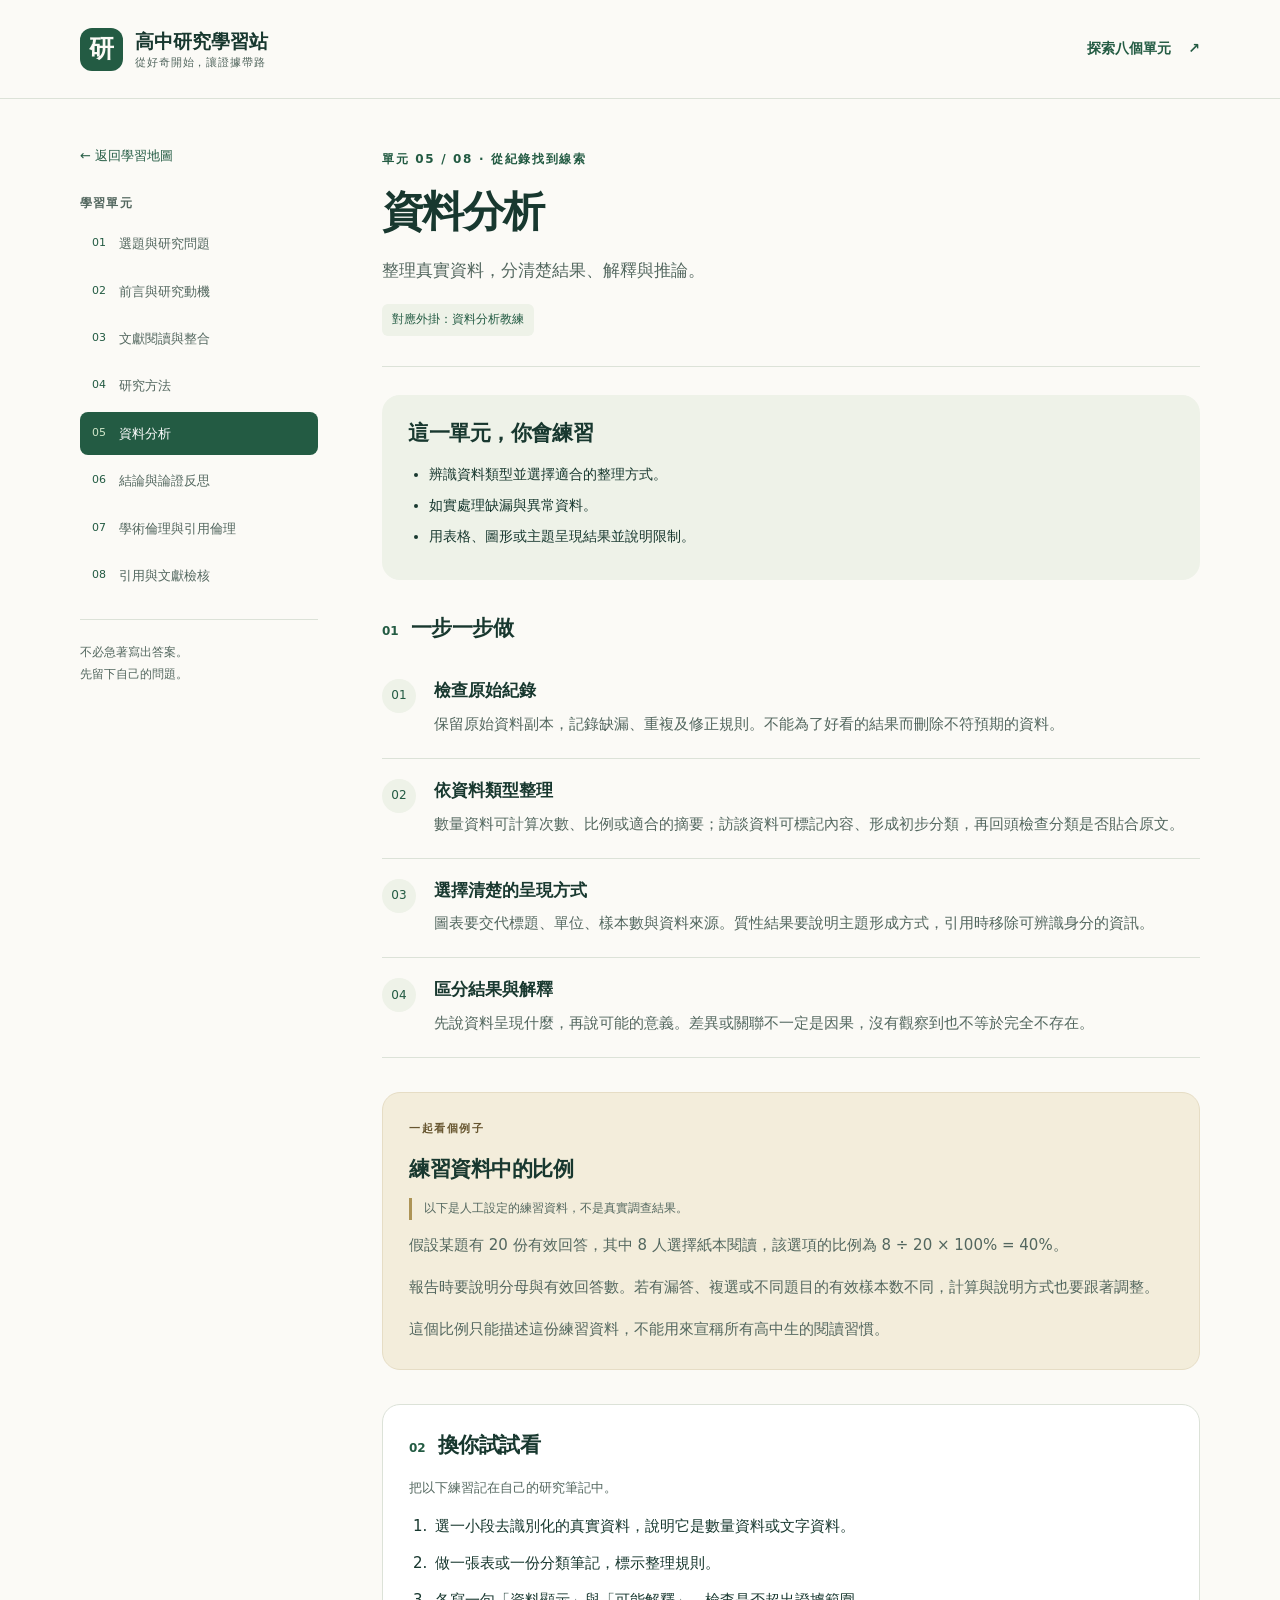
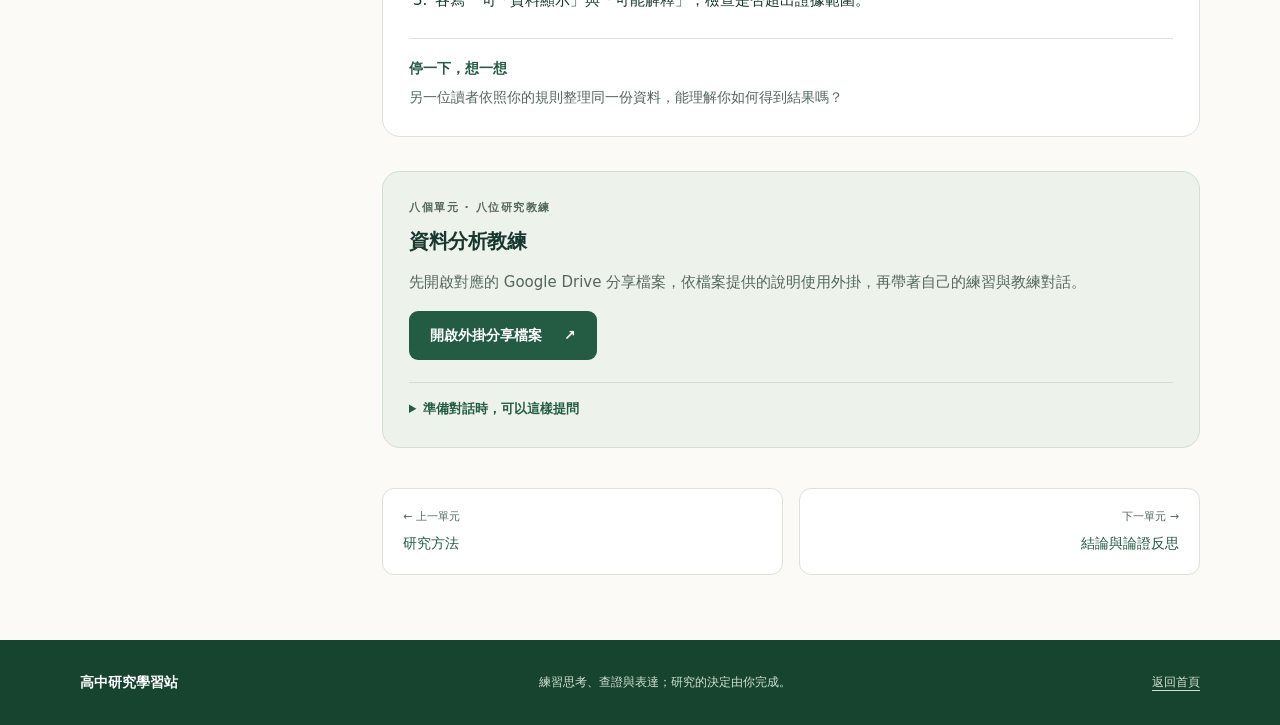
==== analysis.html @ 97df33ad "Build eight-unit research teaching website with shared plugin files" ====
<!doctype html>
<html lang="zh-Hant">
<head>
  <meta charset="utf-8">
  <meta name="viewport" content="width=device-width, initial-scale=1">
  <meta name="description" content="整理真實資料，分清楚結果、解釋與推論。">
  <meta name="color-scheme" content="light">
  <title>資料分析｜高中研究學習站</title>
  <link rel="stylesheet" href="assets/styles.css">
  <script src="assets/plugin-links.js" defer></script>
  <script src="assets/site.js" defer></script>
</head>
<body>
  <a class="skip-link" href="#main">跳到主要內容</a>
  <header class="site-header"><div class="container header-inner">
    <a class="brand" href="index.html"><span class="brand-mark" aria-hidden="true">研</span><span>高中研究學習站<small>從好奇開始，讓證據帶路</small></span></a>
    <a class="header-link" href="index.html#learning-units">探索八個單元 <span aria-hidden="true">↗</span></a>
  </div></header>
  <main id="main" class="container lesson-layout">
    <aside class="lesson-sidebar"><a class="back-link" href="index.html#learning-units">← 返回學習地圖</a><nav aria-label="八個學習單元"><h2>學習單元</h2><ol><li><a href="topic.html"><span>01</span>選題與研究問題</a></li>
<li><a href="introduction.html"><span>02</span>前言與研究動機</a></li>
<li><a href="literature.html"><span>03</span>文獻閱讀與整合</a></li>
<li><a href="methods.html"><span>04</span>研究方法</a></li>
<li><a href="analysis.html" aria-current="page"><span>05</span>資料分析</a></li>
<li><a href="conclusion.html"><span>06</span>結論與論證反思</a></li>
<li><a href="ethics.html"><span>07</span>學術倫理與引用倫理</a></li>
<li><a href="audit.html"><span>08</span>引用與文獻檢核</a></li></ol></nav><p class="sidebar-note">不必急著寫出答案。<br>先留下自己的問題。</p></aside>
    <article class="lesson-content">
      <header class="lesson-heading"><p class="eyebrow">單元 05 / 08 · 從紀錄找到線索</p><h1>資料分析</h1><p class="lesson-intro">整理真實資料，分清楚結果、解釋與推論。</p><span class="coach-label">對應外掛：資料分析教練</span></header>
      <section class="goals lesson-section" aria-labelledby="goals-heading"><h2 id="goals-heading">這一單元，你會練習</h2><ul><li>辨識資料類型並選擇適合的整理方式。</li><li>如實處理缺漏與異常資料。</li><li>用表格、圖形或主題呈現結果並說明限制。</li></ul></section>
      <section class="lesson-section" aria-labelledby="steps-heading"><div class="lesson-section-heading"><span>01</span><h2 id="steps-heading">一步一步做</h2></div><ol class="lesson-steps"><li><span class="step-number" aria-hidden="true">01</span><div><h3>檢查原始紀錄</h3><p>保留原始資料副本，記錄缺漏、重複及修正規則。不能為了好看的結果而刪除不符預期的資料。</p></div></li><li><span class="step-number" aria-hidden="true">02</span><div><h3>依資料類型整理</h3><p>數量資料可計算次數、比例或適合的摘要；訪談資料可標記內容、形成初步分類，再回頭檢查分類是否貼合原文。</p></div></li><li><span class="step-number" aria-hidden="true">03</span><div><h3>選擇清楚的呈現方式</h3><p>圖表要交代標題、單位、樣本數與資料來源。質性結果要說明主題形成方式，引用時移除可辨識身分的資訊。</p></div></li><li><span class="step-number" aria-hidden="true">04</span><div><h3>區分結果與解釋</h3><p>先說資料呈現什麼，再說可能的意義。差異或關聯不一定是因果，沒有觀察到也不等於完全不存在。</p></div></li></ol></section>
      <section class="example-box lesson-section" aria-labelledby="example-heading"><p class="eyebrow">一起看個例子</p><h2 id="example-heading">練習資料中的比例</h2><p class="example-label">以下是人工設定的練習資料，不是真實調查結果。</p><p>假設某題有 20 份有效回答，其中 8 人選擇紙本閱讀，該選項的比例為 8 ÷ 20 × 100% = 40%。</p><p>報告時要說明分母與有效回答數。若有漏答、複選或不同題目的有效樣本数不同，計算與說明方式也要跟著調整。</p><p>這個比例只能描述這份練習資料，不能用來宣稱所有高中生的閱讀習慣。</p></section>
      <section class="exercise-box lesson-section" aria-labelledby="exercise-heading"><div class="lesson-section-heading"><span>02</span><h2 id="exercise-heading">換你試試看</h2></div><p>把以下練習記在自己的研究筆記中。</p><ol><li>選一小段去識別化的真實資料，說明它是數量資料或文字資料。</li><li>做一張表或一份分類筆記，標示整理規則。</li><li>各寫一句「資料顯示」與「可能解釋」，檢查是否超出證據範圍。</li></ol><div class="reflection"><h3>停一下，想一想</h3><p>另一位讀者依照你的規則整理同一份資料，能理解你如何得到結果嗎？</p></div></section>
      <section class="plugin-panel lesson-section" data-plugin="analysis" aria-labelledby="plugin-heading"><p class="eyebrow">八個單元 · 八位研究教練</p><h2 id="plugin-heading">資料分析教練</h2><p>先開啟對應的 Google Drive 分享檔案，依檔案提供的說明使用外掛，再帶著自己的練習與教練對話。</p><a class="button primary" data-plugin-link hidden target="_blank" rel="noopener noreferrer">開啟外掛分享檔案 <span aria-hidden="true">↗</span></a><p class="plugin-status" data-plugin-status>外掛分享網址尚未加入，目前可先完成本頁練習。</p><details><summary>準備對話時，可以這樣提問</summary><blockquote>我會提供已去識別化的資料、研究問題與整理規則。請引導我選擇適合的分析方式，檢查計算或分類，區分結果與推論，不補造缺漏資料。</blockquote></details></section>
      <nav class="lesson-pagination" aria-label="上一單元與下一單元"><a href="methods.html"><small>← 上一單元</small><span>研究方法</span></a><a class="next-unit" href="conclusion.html"><small>下一單元 →</small><span>結論與論證反思</span></a></nav>
    </article>
  </main>
<footer class="site-footer"><div class="container footer-inner"><p>高中研究學習站</p><p>練習思考、查證與表達；研究的決定由你完成。</p><a href="index.html">返回首頁</a></div></footer>
</body>
</html>
---- assets/styles.css ----
:root {
  --ink: #18382f;
  --muted: #53675f;
  --paper: #fbfaf6;
  --green: #235b43;
  --green-dark: #17442f;
  --line: #dce2d8;
  --soft: #eef2e8;
  --gold: #eedba6;
  --radius: 18px;
}
* { box-sizing: border-box; }
html { scroll-behavior: smooth; scroll-padding-top: 24px; }
body { margin: 0; background: var(--paper); color: var(--ink); font-family: "Noto Sans TC", "PingFang TC", "Microsoft JhengHei", system-ui, sans-serif; line-height: 1.8; }
a { color: var(--green); text-underline-offset: 4px; }
button, input, textarea { font: inherit; }
[hidden] { display: none !important; }
a:focus-visible, summary:focus-visible { outline: 3px solid #a46f13; outline-offset: 5px; }
h1, h2, h3, p { margin-top: 0; }
h1, h2, h3 { line-height: 1.4; }
.container { width: min(1120px, calc(100% - 64px)); margin-inline: auto; }
.skip-link { position: absolute; z-index: 10; top: -80px; left: 12px; padding: 10px 16px; background: white; }
.skip-link:focus { top: 10px; }
.site-header { border-bottom: 1px solid var(--line); }
.header-inner { min-height: 98px; display: flex; align-items: center; justify-content: space-between; gap: 24px; }
.brand { display: flex; align-items: center; gap: 12px; color: var(--ink); font-size: 19px; font-weight: 750; text-decoration: none; line-height: 1.5; }
.brand-mark { display: grid; place-items: center; width: 43px; height: 43px; background: var(--green); color: var(--paper); font-family: serif; font-size: 25px; border-radius: 12px; }
.brand small { display: block; font-size: 11px; letter-spacing: .08em; font-weight: 500; color: var(--muted); }
.header-link { font-size: 14px; font-weight: 650; text-decoration: none; }
.header-link span { margin-left: 12px; }
.hero { padding-block: 76px 86px; display: grid; grid-template-columns: 1.2fr 1fr; gap: 72px; align-items: center; }
.eyebrow { color: var(--green); font-size: 12px; font-weight: 750; letter-spacing: .14em; margin-bottom: 16px; }
.hero h1 { font-size: clamp(38px, 4.8vw, 60px); line-height: 1.3; letter-spacing: -.04em; margin-bottom: 24px; }
.hero h1 span { position: relative; white-space: nowrap; }
.hero h1 span::after { content: ""; position: absolute; bottom: 3px; left: 0; right: 0; height: 12px; background: var(--gold); z-index: -1; border-radius: 3px; }
.hero-description { max-width: 500px; color: var(--muted); font-size: 16px; margin-bottom: 28px; }
.button { display: inline-flex; align-items: center; justify-content: center; gap: 22px; padding: 12px 21px; border-radius: 9px; font-size: 14px; font-weight: 650; text-decoration: none; }
.primary { background: var(--green); color: white; }
.primary:hover { background: var(--green-dark); }
.hero-caption { margin-top: 17px; margin-bottom: 0; font-size: 12px; color: var(--muted); }
.research-note { position: relative; background: #f2eddd; border: 1px solid #e1dbc8; border-radius: 8px 8px 36px 8px; padding: 27px 32px; box-shadow: 12px 12px 0 #e8ede3; transform: rotate(1deg); }
.note-top { display: flex; align-items: center; justify-content: space-between; padding-bottom: 18px; margin-bottom: 22px; border-bottom: 1px solid #d9d3bf; font-size: 12px; letter-spacing: .1em; color: var(--muted); }
.note-top > span:last-child { font-size: 26px; line-height: 1; color: var(--green); }
.note-question { font-size: 23px; font-weight: 700; letter-spacing: -.025em; line-height: 1.6; margin-bottom: 25px; }
.note-path { list-style: none; padding: 0; margin: 0; }
.note-path li { display: flex; align-items: center; gap: 24px; padding: 13px 0; border-top: 1px solid #d9d3bf; }
.note-path li > span { font-size: 12px; color: var(--muted); font-variant-numeric: tabular-nums; }
.note-path strong { font-size: 15px; }
.note-path small { display: block; color: var(--muted); font-size: 12px; }
.note-footer { color: var(--muted); font-size: 11px; margin: 18px 0 0; }
.units-section { background: var(--soft); border-block: 1px solid var(--line); padding-block: 58px 64px; }
.section-heading { display: flex; align-items: flex-end; justify-content: space-between; gap: 24px; margin-bottom: 30px; }
.section-heading h2, .learning-guide h2 { font-size: 29px; letter-spacing: -.025em; margin-bottom: 0; }
.section-heading .eyebrow { margin-bottom: 9px; }
.section-heading > p { font-size: 14px; color: var(--muted); margin-bottom: 0; }
.unit-grid { list-style: none; padding: 0; margin: 0; display: grid; grid-template-columns: repeat(4, minmax(0, 1fr)); gap: 17px; }
.unit-grid > li { min-width: 0; }
.unit-card { display: flex; flex-direction: column; height: 100%; padding: 22px 20px 17px; border: 1px solid #d8dfd1; border-radius: var(--radius); background: var(--paper); color: var(--ink); text-decoration: none; transition: transform .18s, border-color .18s, box-shadow .18s; }
.unit-card:hover { transform: translateY(-4px); border-color: #88a17d; box-shadow: 0 7px 15px #233e2310; }
.card-top { display: flex; align-items: center; justify-content: space-between; gap: 8px; margin-bottom: 27px; }
.unit-number { color: var(--green); font-size: 27px; line-height: 1; font-weight: 500; font-variant-numeric: tabular-nums; }
.unit-tag { color: var(--muted); font-size: 10px; text-align: right; }
.unit-card h3 { font-size: 19px; letter-spacing: -.025em; margin-bottom: 11px; }
.unit-card > p { color: var(--muted); font-size: 13px; margin-bottom: 25px; }
.card-bottom { display: flex; justify-content: space-between; align-items: center; gap: 10px; margin-top: auto; padding-top: 15px; border-top: 1px solid var(--line); }
.card-bottom > span:first-child { font-size: 12px; color: var(--muted); }
.card-arrow { width: 25px; height: 25px; flex-shrink: 0; display: grid; place-items: center; background: var(--soft); border-radius: 50%; font-size: 16px; }
.learning-guide { display: grid; grid-template-columns: 1fr 1fr; gap: 90px; padding-block: 68px 45px; }
.learning-guide h2 { margin-bottom: 16px; }
.learning-guide > div > p:last-child { color: var(--muted); font-size: 14px; }
.guide-steps { list-style: none; margin: 0; padding: 0; }
.guide-steps li { display: flex; align-items: flex-start; gap: 18px; margin-bottom: 18px; }
.guide-steps li > span { display: grid; place-items: center; flex-shrink: 0; width: 32px; height: 32px; background: var(--soft); border-radius: 50%; font-size: 13px; }
.guide-steps h3 { font-size: 15px; margin-bottom: 4px; }
.guide-steps p { color: var(--muted); font-size: 13px; margin-bottom: 0; }
.plugin-note { display: flex; align-items: flex-start; gap: 20px; padding: 20px 24px; background: #f4efdf; border: 1px solid #e5dcc4; border-radius: 12px; margin-bottom: 65px; font-size: 13px; }
.plugin-note strong { flex-shrink: 0; }
.plugin-note p { color: var(--muted); margin-bottom: 0; }
.site-footer { background: var(--green-dark); color: #d3e1d2; }
.footer-inner { display: flex; align-items: center; justify-content: space-between; gap: 24px; padding-block: 30px; font-size: 12px; }
.footer-inner p { margin: 0; }
.footer-inner p:first-child { color: white; font-weight: 650; font-size: 14px; }
.footer-inner a { color: #d3e1d2; }
.lesson-layout { display: grid; grid-template-columns: 238px minmax(0, 1fr); gap: 64px; padding-block: 42px 65px; }
.lesson-sidebar { align-self: start; position: sticky; top: 24px; }
.back-link { display: inline-block; font-size: 13px; text-decoration: none; margin-bottom: 28px; }
.lesson-sidebar h2 { font-size: 12px; color: var(--muted); letter-spacing: .1em; margin-bottom: 10px; }
.lesson-sidebar ol { list-style: none; padding: 0; margin: 0; }
.lesson-sidebar li { margin-bottom: 4px; }
.lesson-sidebar nav a { display: flex; gap: 13px; padding: 10px 12px; border-radius: 8px; text-decoration: none; color: var(--muted); font-size: 13px; }
.lesson-sidebar nav a span { color: var(--green); font-size: 11px; padding-top: 1px; font-variant-numeric: tabular-nums; }
.lesson-sidebar nav a:hover { background: var(--soft); }
.lesson-sidebar nav a[aria-current="page"] { background: var(--green); color: white; }
.lesson-sidebar nav a[aria-current="page"] span { color: #d0e6c9; }
.sidebar-note { padding-top: 22px; margin-top: 22px; border-top: 1px solid var(--line); font-size: 12px; color: var(--muted); }
.lesson-heading { padding-top: 8px; padding-bottom: 30px; margin-bottom: 28px; border-bottom: 1px solid var(--line); }
.lesson-heading .eyebrow { margin-bottom: 12px; }
.lesson-heading h1 { font-size: clamp(28px, 3.4vw, 42px); letter-spacing: -.04em; margin-bottom: 14px; }
.lesson-intro { color: var(--muted); font-size: 17px; margin-bottom: 18px; }
.coach-label { display: inline-block; padding: 5px 10px; color: var(--green); background: var(--soft); font-size: 12px; border-radius: 6px; }
.lesson-section { margin-bottom: 34px; }
.lesson-section h2 { font-size: 21px; letter-spacing: -.02em; margin-bottom: 14px; }
.lesson-section p { color: var(--muted); font-size: 15px; }
.goals { background: var(--soft); padding: 24px 26px; border-radius: var(--radius); }
.goals ul { margin: 0; padding-left: 21px; font-size: 14px; }
.goals li { margin-block: 6px; }
.lesson-section-heading { display: flex; align-items: baseline; gap: 12px; margin-bottom: 16px; }
.lesson-section-heading > span { font-size: 12px; font-weight: 650; color: var(--green); }
.lesson-section-heading h2 { margin: 0; }
.lesson-steps { list-style: none; padding: 0; margin: 0; }
.lesson-steps li { display: flex; gap: 18px; padding-block: 20px; border-bottom: 1px solid var(--line); }
.step-number { display: grid; place-items: center; flex-shrink: 0; width: 34px; height: 34px; color: var(--green); background: var(--soft); border-radius: 50%; font-size: 12px; font-variant-numeric: tabular-nums; }
.lesson-steps h3 { font-size: 17px; margin-bottom: 8px; }
.lesson-steps p { margin-bottom: 0; }
.example-box { padding: 26px; background: #f3eddb; border: 1px solid #e6ddc5; border-radius: var(--radius); }
.example-box .eyebrow { color: #675630; font-size: 11px; }
.example-box p:last-child { margin-bottom: 0; }
.example-label { font-size: 12px !important; border-left: 3px solid #ad9456; padding-left: 12px; }
.exercise-box { padding: 26px; border: 1px solid var(--line); border-radius: var(--radius); background: white; }
.exercise-box > p { font-size: 13px; }
.exercise-box ol { padding-left: 23px; margin-block: 0 24px; font-size: 15px; }
.exercise-box li { padding-left: 3px; margin-bottom: 10px; }
.reflection { border-top: 1px solid var(--line); padding-top: 20px; }
.reflection h3 { font-size: 14px; color: var(--green); margin-bottom: 7px; }
.reflection p { margin-bottom: 0; font-size: 14px; }
.plugin-panel { background: #edf2eb; border: 1px solid #d1dfcc; padding: 26px; border-radius: var(--radius); }
.plugin-panel .eyebrow { font-size: 11px; margin-bottom: 9px; }
.plugin-panel h2 { font-size: 20px; }
.plugin-status { padding: 10px 14px; background: var(--paper); border: 1px dashed #a8baa1; border-radius: 7px; font-size: 13px !important; }
.plugin-panel details { margin-top: 22px; border-top: 1px solid #d1dfcc; padding-top: 14px; }
.plugin-panel summary { cursor: pointer; font-size: 13px; color: var(--green); font-weight: 650; }
.plugin-panel blockquote { margin: 16px 0 0; padding: 12px 16px; border-left: 3px solid #9bb18e; color: var(--muted); font-size: 14px; overflow-wrap: anywhere; }
.plugin-panel .resource-link { margin: 18px 0 0; font-size: 12px; }
.table-scroll { overflow-x: auto; margin-bottom: 20px; }
table { width: 100%; border-collapse: collapse; font-size: 13px; text-align: left; }
caption { text-align: left; font-size: 12px; color: var(--muted); padding-bottom: 12px; }
th, td { padding: 12px 10px; border-bottom: 1px solid #dcd4bf; vertical-align: top; }
th { font-weight: 650; }
td { color: var(--muted); }
.lesson-pagination { display: grid; grid-template-columns: 1fr 1fr; gap: 16px; margin-top: 40px; }
.lesson-pagination a { display: block; padding: 18px 20px; border: 1px solid var(--line); border-radius: 12px; text-decoration: none; background: white; }
.lesson-pagination a:hover { border-color: #88a17d; }
.lesson-pagination small { display: block; color: var(--muted); font-size: 11px; }
.lesson-pagination span { display: block; font-size: 14px; margin-top: 4px; }
.next-unit { text-align: right; }
@media (max-width: 1000px) {
  .hero { gap: 45px; }
  .research-note { padding: 24px; }
  .unit-grid { grid-template-columns: repeat(2, minmax(0, 1fr)); }
  .unit-card h3 { font-size: 21px; }
  .card-top { margin-bottom: 23px; }
  .unit-tag { font-size: 12px; }
  .lesson-layout { grid-template-columns: 210px minmax(0, 1fr); gap: 32px; }
}
@media (max-width: 720px) {
  .container { width: calc(100% - 36px); }
  .header-inner { min-height: 83px; gap: 16px; }
  .brand { font-size: 16px; gap: 9px; }
  .brand-mark { width: 37px; height: 37px; font-size: 23px; }
  .brand small { font-size: 9px; letter-spacing: .01em; }
  .header-link { font-size: 11px; }
  .header-link span { margin-left: 3px; }
  .hero { grid-template-columns: 1fr; gap: 40px; padding-block: 45px 50px; }
  .hero h1 { font-size: clamp(35px, 8vw, 48px); }
  .hero-description { font-size: 15px; }
  .hero-caption { font-size: 11px; }
  .research-note { transform: none; margin-right: 9px; padding: 24px; }
  .note-question { font-size: 22px; }
  .section-heading { flex-direction: column; align-items: flex-start; gap: 16px; }
  .section-heading h2, .learning-guide h2 { font-size: 25px; }
  .section-heading > p br { display: none; }
  .units-section { padding-block: 38px; }
  .unit-grid { gap: 12px; }
  .unit-card { padding: 18px 15px 15px; border-radius: 14px; }
  .card-top { flex-direction: column; align-items: flex-start; gap: 9px; margin-bottom: 19px; }
  .unit-tag { font-size: 10px; text-align: left; }
  .unit-card h3 { font-size: 17px; }
  .unit-card > p { font-size: 12px; }
  .card-bottom { align-items: flex-end; }
  .card-bottom > span:first-child { font-size: 12px; }
  .learning-guide { grid-template-columns: 1fr; gap: 22px; padding-block: 42px 20px; }
  .plugin-note { flex-direction: column; gap: 4px; padding: 16px 18px; margin-bottom: 38px; }
  .footer-inner { flex-direction: column; align-items: flex-start; gap: 10px; padding-block: 24px; }
  .lesson-layout { display: flex; flex-direction: column; gap: 25px; padding-block: 25px 40px; }
  .lesson-sidebar { position: static; width: 100%; }
  .lesson-sidebar .back-link { margin-bottom: 18px; }
  .lesson-sidebar ol { display: grid; grid-template-columns: repeat(2, minmax(0, 1fr)); gap: 4px; }
  .lesson-sidebar li { margin-bottom: 0; }
  .lesson-sidebar nav a { height: 100%; align-items: baseline; gap: 7px; font-size: 11px; padding: 8px 9px; background: var(--soft); }
  .sidebar-note { display: none; }
  .lesson-heading { padding-top: 4px; }
  .lesson-heading h1 { font-size: 30px; }
  .lesson-intro { font-size: 15px; }
  .lesson-section { margin-bottom: 26px; }
  .goals, .example-box, .exercise-box, .plugin-panel { padding: 20px; border-radius: 14px; }
  .lesson-section h2 { font-size: 19px; }
  .lesson-steps li { gap: 12px; }
  .lesson-steps h3 { font-size: 16px; }
  .lesson-section p, .exercise-box ol { font-size: 14px; }
  .lesson-pagination { gap: 10px; }
  .lesson-pagination a { padding: 14px 12px; }
  .lesson-pagination span { font-size: 12px; }
}
@media (max-width: 370px) {
  .header-link { max-width: 80px; text-align: right; }
  .hero h1 { font-size: 33px; }
  .unit-grid { grid-template-columns: 1fr; }
  .card-top { flex-direction: row; align-items: center; }
  .unit-card h3 { font-size: 20px; }
}
@media (prefers-reduced-motion: reduce) {
  html { scroll-behavior: auto; }
  .unit-card { transition: none; }
}
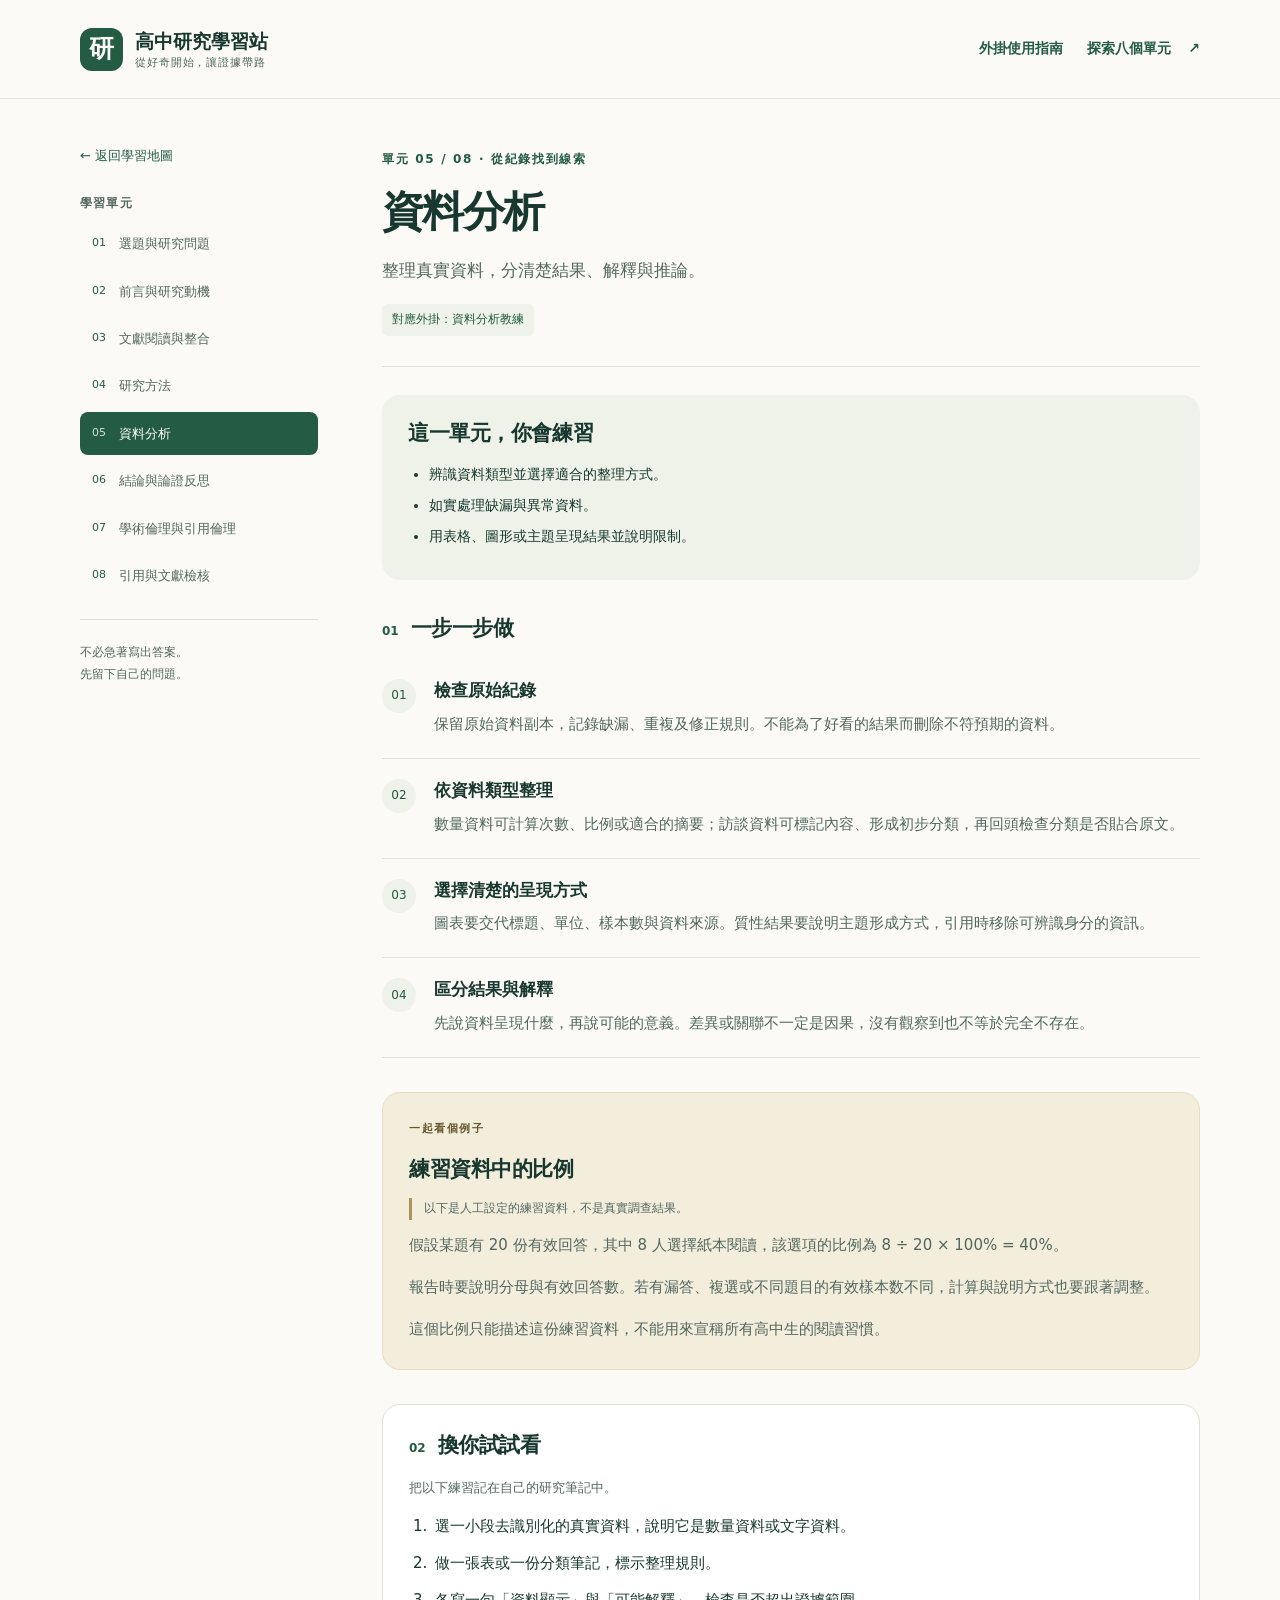
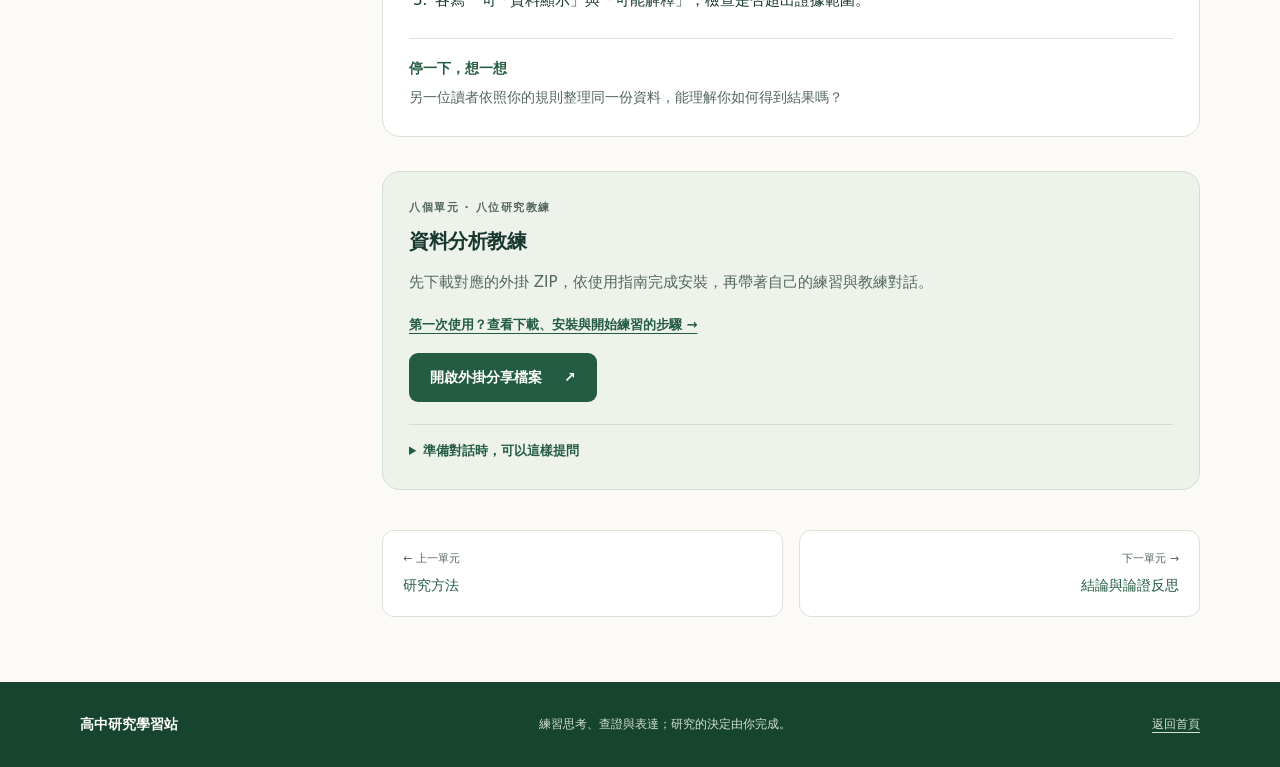
==== commit d9f7b5d1: "Add student guide for downloading and installing research plugins" ====
--- a/analysis.html
+++ b/analysis.html
@@ -14,7 +14,7 @@
   <a class="skip-link" href="#main">跳到主要內容</a>
   <header class="site-header"><div class="container header-inner">
     <a class="brand" href="index.html"><span class="brand-mark" aria-hidden="true">研</span><span>高中研究學習站<small>從好奇開始，讓證據帶路</small></span></a>
-    <a class="header-link" href="index.html#learning-units">探索八個單元 <span aria-hidden="true">↗</span></a>
+    <nav class="header-actions" aria-label="主要導覽"><a class="header-link" href="guide.html">外掛使用指南</a><a class="header-link" href="index.html#learning-units">探索八個單元 <span aria-hidden="true">↗</span></a></nav>
   </div></header>
   <main id="main" class="container lesson-layout">
     <aside class="lesson-sidebar"><a class="back-link" href="index.html#learning-units">← 返回學習地圖</a><nav aria-label="八個學習單元"><h2>學習單元</h2><ol><li><a href="topic.html"><span>01</span>選題與研究問題</a></li>
@@ -31,7 +31,7 @@
       <section class="lesson-section" aria-labelledby="steps-heading"><div class="lesson-section-heading"><span>01</span><h2 id="steps-heading">一步一步做</h2></div><ol class="lesson-steps"><li><span class="step-number" aria-hidden="true">01</span><div><h3>檢查原始紀錄</h3><p>保留原始資料副本，記錄缺漏、重複及修正規則。不能為了好看的結果而刪除不符預期的資料。</p></div></li><li><span class="step-number" aria-hidden="true">02</span><div><h3>依資料類型整理</h3><p>數量資料可計算次數、比例或適合的摘要；訪談資料可標記內容、形成初步分類，再回頭檢查分類是否貼合原文。</p></div></li><li><span class="step-number" aria-hidden="true">03</span><div><h3>選擇清楚的呈現方式</h3><p>圖表要交代標題、單位、樣本數與資料來源。質性結果要說明主題形成方式，引用時移除可辨識身分的資訊。</p></div></li><li><span class="step-number" aria-hidden="true">04</span><div><h3>區分結果與解釋</h3><p>先說資料呈現什麼，再說可能的意義。差異或關聯不一定是因果，沒有觀察到也不等於完全不存在。</p></div></li></ol></section>
       <section class="example-box lesson-section" aria-labelledby="example-heading"><p class="eyebrow">一起看個例子</p><h2 id="example-heading">練習資料中的比例</h2><p class="example-label">以下是人工設定的練習資料，不是真實調查結果。</p><p>假設某題有 20 份有效回答，其中 8 人選擇紙本閱讀，該選項的比例為 8 ÷ 20 × 100% = 40%。</p><p>報告時要說明分母與有效回答數。若有漏答、複選或不同題目的有效樣本数不同，計算與說明方式也要跟著調整。</p><p>這個比例只能描述這份練習資料，不能用來宣稱所有高中生的閱讀習慣。</p></section>
       <section class="exercise-box lesson-section" aria-labelledby="exercise-heading"><div class="lesson-section-heading"><span>02</span><h2 id="exercise-heading">換你試試看</h2></div><p>把以下練習記在自己的研究筆記中。</p><ol><li>選一小段去識別化的真實資料，說明它是數量資料或文字資料。</li><li>做一張表或一份分類筆記，標示整理規則。</li><li>各寫一句「資料顯示」與「可能解釋」，檢查是否超出證據範圍。</li></ol><div class="reflection"><h3>停一下，想一想</h3><p>另一位讀者依照你的規則整理同一份資料，能理解你如何得到結果嗎？</p></div></section>
-      <section class="plugin-panel lesson-section" data-plugin="analysis" aria-labelledby="plugin-heading"><p class="eyebrow">八個單元 · 八位研究教練</p><h2 id="plugin-heading">資料分析教練</h2><p>先開啟對應的 Google Drive 分享檔案，依檔案提供的說明使用外掛，再帶著自己的練習與教練對話。</p><a class="button primary" data-plugin-link hidden target="_blank" rel="noopener noreferrer">開啟外掛分享檔案 <span aria-hidden="true">↗</span></a><p class="plugin-status" data-plugin-status>外掛分享網址尚未加入，目前可先完成本頁練習。</p><details><summary>準備對話時，可以這樣提問</summary><blockquote>我會提供已去識別化的資料、研究問題與整理規則。請引導我選擇適合的分析方式，檢查計算或分類，區分結果與推論，不補造缺漏資料。</blockquote></details></section>
+      <section class="plugin-panel lesson-section" data-plugin="analysis" aria-labelledby="plugin-heading"><p class="eyebrow">八個單元 · 八位研究教練</p><h2 id="plugin-heading">資料分析教練</h2><p>先下載對應的外掛 ZIP，依使用指南完成安裝，再帶著自己的練習與教練對話。</p><p class="plugin-guide"><a href="guide.html#download">第一次使用？查看下載、安裝與開始練習的步驟 →</a></p><a class="button primary" data-plugin-link hidden target="_blank" rel="noopener noreferrer">開啟外掛分享檔案 <span aria-hidden="true">↗</span></a><p class="plugin-status" data-plugin-status>外掛分享網址尚未加入，目前可先完成本頁練習。</p><details><summary>準備對話時，可以這樣提問</summary><blockquote>我會提供已去識別化的資料、研究問題與整理規則。請引導我選擇適合的分析方式，檢查計算或分類，區分結果與推論，不補造缺漏資料。</blockquote></details></section>
       <nav class="lesson-pagination" aria-label="上一單元與下一單元"><a href="methods.html"><small>← 上一單元</small><span>研究方法</span></a><a class="next-unit" href="conclusion.html"><small>下一單元 →</small><span>結論與論證反思</span></a></nav>
     </article>
   </main>
--- a/assets/styles.css
+++ b/assets/styles.css
@@ -28,6 +28,35 @@
 .brand small { display: block; font-size: 11px; letter-spacing: .08em; font-weight: 500; color: var(--muted); }
 .header-link { font-size: 14px; font-weight: 650; text-decoration: none; }
 .header-link span { margin-left: 12px; }
+.header-actions { display: flex; align-items: center; gap: 24px; }
+.header-actions [aria-current="page"] { text-decoration: underline; }
+.hero-actions { display: flex; flex-wrap: wrap; gap: 12px; }
+.secondary { background: transparent; color: var(--green); border: 1px solid #a4b99c; }
+.secondary:hover { background: var(--soft); }
+.student-guide { max-width: 820px; padding-block: 35px 65px; }
+.guide-toc { display: flex; flex-wrap: wrap; gap: 10px; margin-bottom: 30px; }
+.guide-toc a { padding: 8px 13px; background: var(--soft); border-radius: 8px; font-size: 13px; text-decoration: none; }
+.guide-toc a:hover { background: #dfe8d8; }
+.install-requirement h3 { font-size: 16px; margin-bottom: 10px; }
+.install-requirement p:last-child { margin-bottom: 0; }
+.package-details { margin-top: 14px; font-size: 13px; }
+.package-details summary { color: var(--green); cursor: pointer; }
+.package-details p { margin-top: 12px; font-size: 13px; }
+.package-details pre { max-width: 100%; overflow-x: auto; border: 1px solid var(--line); padding: 16px; background: white; border-radius: 8px; line-height: 1.5; }
+.student-guide blockquote { margin: 15px 0; border-left: 3px solid #ad9456; padding-left: 16px; font-size: 15px; }
+.guide-faq { border-bottom: 1px solid var(--line); padding-block: 15px; }
+.guide-faq summary { cursor: pointer; font-size: 15px; font-weight: 650; }
+.guide-faq p { margin-top: 14px; margin-bottom: 0; }
+.plugin-guide a { font-size: 13px; font-weight: 650; }
+.installation-route { margin-block: 26px; padding: 24px; border: 1px solid var(--line); border-radius: var(--radius); background: white; }
+.installation-route > h3 { font-size: 21px; margin-bottom: 10px; }
+.installation-route .eyebrow { margin-bottom: 9px; }
+.installation-route h4 { margin: 0 0 8px; font-size: 16px; line-height: 1.5; }
+.copy-link-button { display: block; margin-top: 10px; padding: 7px 10px; border: 1px solid #a4b99c; background: var(--soft); color: var(--green); border-radius: 7px; cursor: pointer; font: inherit; font-size: 12px; }
+.copy-link-button:hover { background: #dfe8d8; }
+button:focus-visible, input:focus-visible { outline: 3px solid #a46f13; outline-offset: 3px; }
+.copy-feedback { display: block; margin-top: 6px; font-size: 12px; color: var(--muted); }
+[data-plugin-url] { margin-top: 8px; width: 100%; min-width: 130px; border: 1px solid var(--line); padding: 7px; font-size: 12px; background: var(--paper); }
 .hero { padding-block: 76px 86px; display: grid; grid-template-columns: 1.2fr 1fr; gap: 72px; align-items: center; }
 .eyebrow { color: var(--green); font-size: 12px; font-weight: 750; letter-spacing: .14em; margin-bottom: 16px; }
 .hero h1 { font-size: clamp(38px, 4.8vw, 60px); line-height: 1.3; letter-spacing: -.04em; margin-bottom: 24px; }
@@ -160,6 +189,12 @@
   .brand small { font-size: 9px; letter-spacing: .01em; }
   .header-link { font-size: 11px; }
   .header-link span { margin-left: 3px; }
+  .header-actions { flex-direction: column; align-items: flex-end; gap: 3px; flex-shrink: 0; }
+  .header-actions .header-link { max-width: none; }
+  .student-guide { padding-block: 25px 40px; }
+  .installation-route { padding: 17px; }
+  .guide-toc { display: grid; grid-template-columns: 1fr 1fr; gap: 7px; }
+  .guide-toc a { font-size: 12px; padding: 9px; }
   .hero { grid-template-columns: 1fr; gap: 40px; padding-block: 45px 50px; }
   .hero h1 { font-size: clamp(35px, 8vw, 48px); }
   .hero-description { font-size: 15px; }
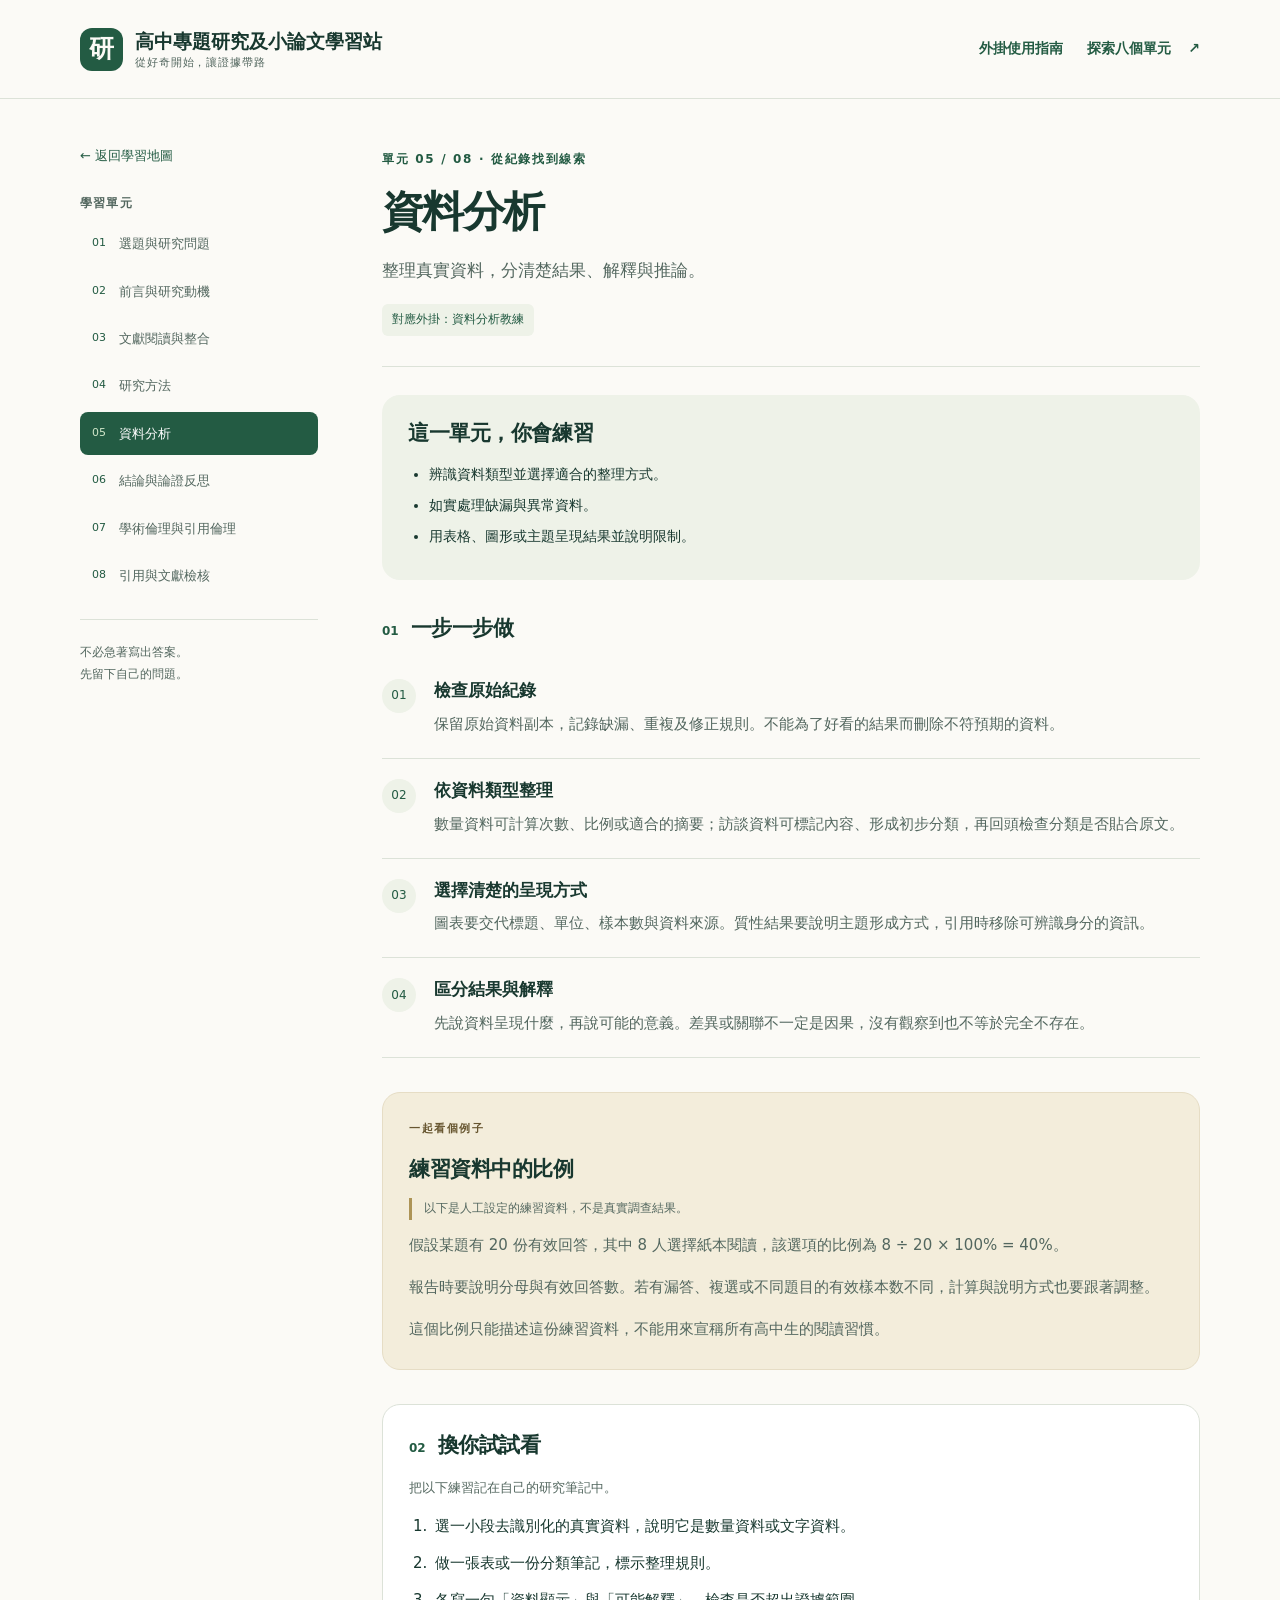
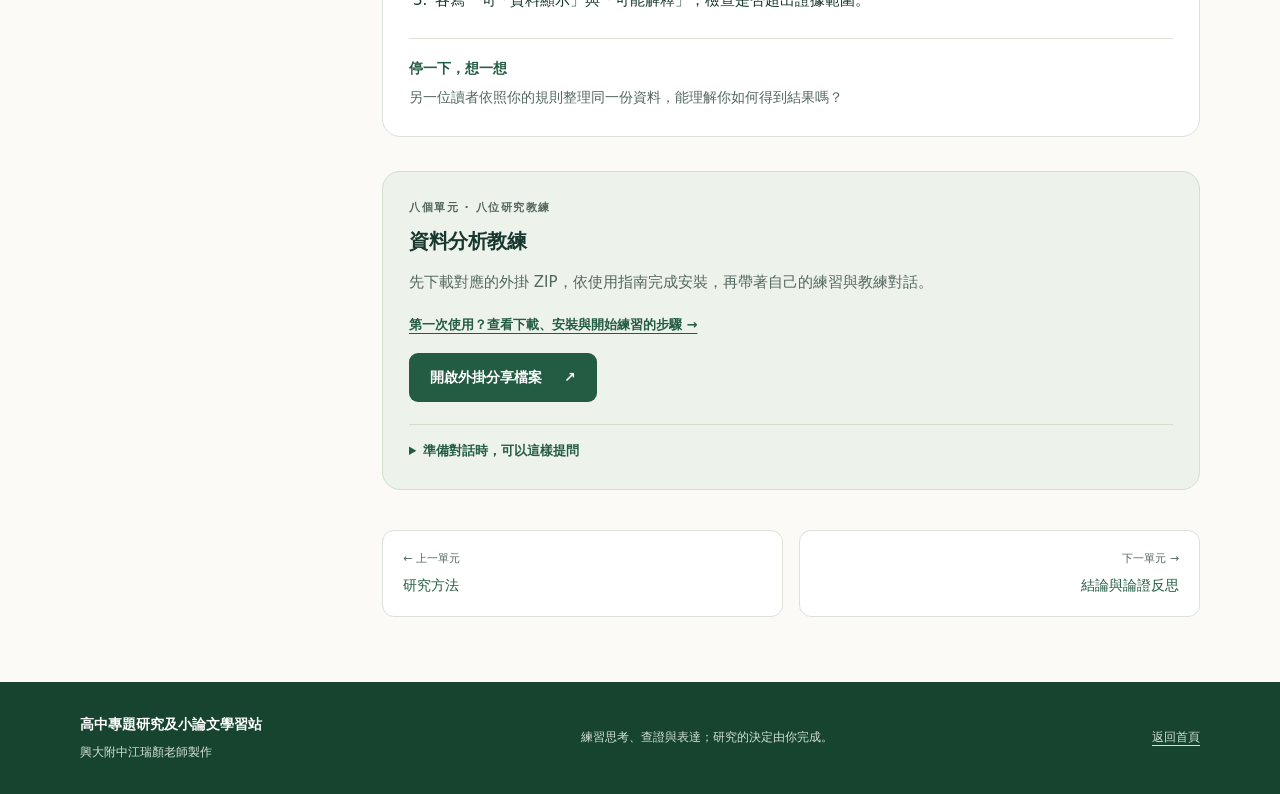
==== commit b9bcd95a: "Rename learning site and add teacher attribution" ====
--- a/analysis.html
+++ b/analysis.html
@@ -5,7 +5,7 @@
   <meta name="viewport" content="width=device-width, initial-scale=1">
   <meta name="description" content="整理真實資料，分清楚結果、解釋與推論。">
   <meta name="color-scheme" content="light">
-  <title>資料分析｜高中研究學習站</title>
+  <title>資料分析｜高中專題研究及小論文學習站</title>
   <link rel="stylesheet" href="assets/styles.css">
   <script src="assets/plugin-links.js" defer></script>
   <script src="assets/site.js" defer></script>
@@ -13,7 +13,7 @@
 <body>
   <a class="skip-link" href="#main">跳到主要內容</a>
   <header class="site-header"><div class="container header-inner">
-    <a class="brand" href="index.html"><span class="brand-mark" aria-hidden="true">研</span><span>高中研究學習站<small>從好奇開始，讓證據帶路</small></span></a>
+    <a class="brand" href="index.html"><span class="brand-mark" aria-hidden="true">研</span><span>高中專題研究及小論文學習站<small>從好奇開始，讓證據帶路</small></span></a>
     <nav class="header-actions" aria-label="主要導覽"><a class="header-link" href="guide.html">外掛使用指南</a><a class="header-link" href="index.html#learning-units">探索八個單元 <span aria-hidden="true">↗</span></a></nav>
   </div></header>
   <main id="main" class="container lesson-layout">
@@ -35,6 +35,6 @@
       <nav class="lesson-pagination" aria-label="上一單元與下一單元"><a href="methods.html"><small>← 上一單元</small><span>研究方法</span></a><a class="next-unit" href="conclusion.html"><small>下一單元 →</small><span>結論與論證反思</span></a></nav>
     </article>
   </main>
-<footer class="site-footer"><div class="container footer-inner"><p>高中研究學習站</p><p>練習思考、查證與表達；研究的決定由你完成。</p><a href="index.html">返回首頁</a></div></footer>
+<footer class="site-footer"><div class="container footer-inner"><div class="footer-brand"><p>高中專題研究及小論文學習站</p><small class="creator-credit">興大附中江瑞顏老師製作</small></div><p>練習思考、查證與表達；研究的決定由你完成。</p><a href="index.html">返回首頁</a></div></footer>
 </body>
 </html>
--- a/assets/styles.css
+++ b/assets/styles.css
@@ -24,7 +24,7 @@
 .site-header { border-bottom: 1px solid var(--line); }
 .header-inner { min-height: 98px; display: flex; align-items: center; justify-content: space-between; gap: 24px; }
 .brand { display: flex; align-items: center; gap: 12px; color: var(--ink); font-size: 19px; font-weight: 750; text-decoration: none; line-height: 1.5; }
-.brand-mark { display: grid; place-items: center; width: 43px; height: 43px; background: var(--green); color: var(--paper); font-family: serif; font-size: 25px; border-radius: 12px; }
+.brand-mark { display: grid; place-items: center; flex-shrink: 0; width: 43px; height: 43px; background: var(--green); color: var(--paper); font-family: serif; font-size: 25px; border-radius: 12px; }
 .brand small { display: block; font-size: 11px; letter-spacing: .08em; font-weight: 500; color: var(--muted); }
 .header-link { font-size: 14px; font-weight: 650; text-decoration: none; }
 .header-link span { margin-left: 12px; }
@@ -110,6 +110,7 @@
 .footer-inner p { margin: 0; }
 .footer-inner p:first-child { color: white; font-weight: 650; font-size: 14px; }
 .footer-inner a { color: #d3e1d2; }
+.creator-credit { display: block; margin-top: 5px; font-size: 12px; font-weight: 400; color: #d3e1d2; }
 .lesson-layout { display: grid; grid-template-columns: 238px minmax(0, 1fr); gap: 64px; padding-block: 42px 65px; }
 .lesson-sidebar { align-self: start; position: sticky; top: 24px; }
 .back-link { display: inline-block; font-size: 13px; text-decoration: none; margin-bottom: 28px; }
@@ -183,13 +184,13 @@
 }
 @media (max-width: 720px) {
   .container { width: calc(100% - 36px); }
-  .header-inner { min-height: 83px; gap: 16px; }
-  .brand { font-size: 16px; gap: 9px; }
+  .header-inner { min-height: 83px; gap: 12px; padding-block: 16px; flex-wrap: wrap; }
+  .brand { font-size: 16px; gap: 9px; flex-basis: 100%; }
   .brand-mark { width: 37px; height: 37px; font-size: 23px; }
   .brand small { font-size: 9px; letter-spacing: .01em; }
   .header-link { font-size: 11px; }
   .header-link span { margin-left: 3px; }
-  .header-actions { flex-direction: column; align-items: flex-end; gap: 3px; flex-shrink: 0; }
+  .header-actions { flex-direction: row; align-items: center; gap: 22px; flex-shrink: 0; width: 100%; justify-content: flex-end; }
   .header-actions .header-link { max-width: none; }
   .student-guide { padding-block: 25px 40px; }
   .installation-route { padding: 17px; }
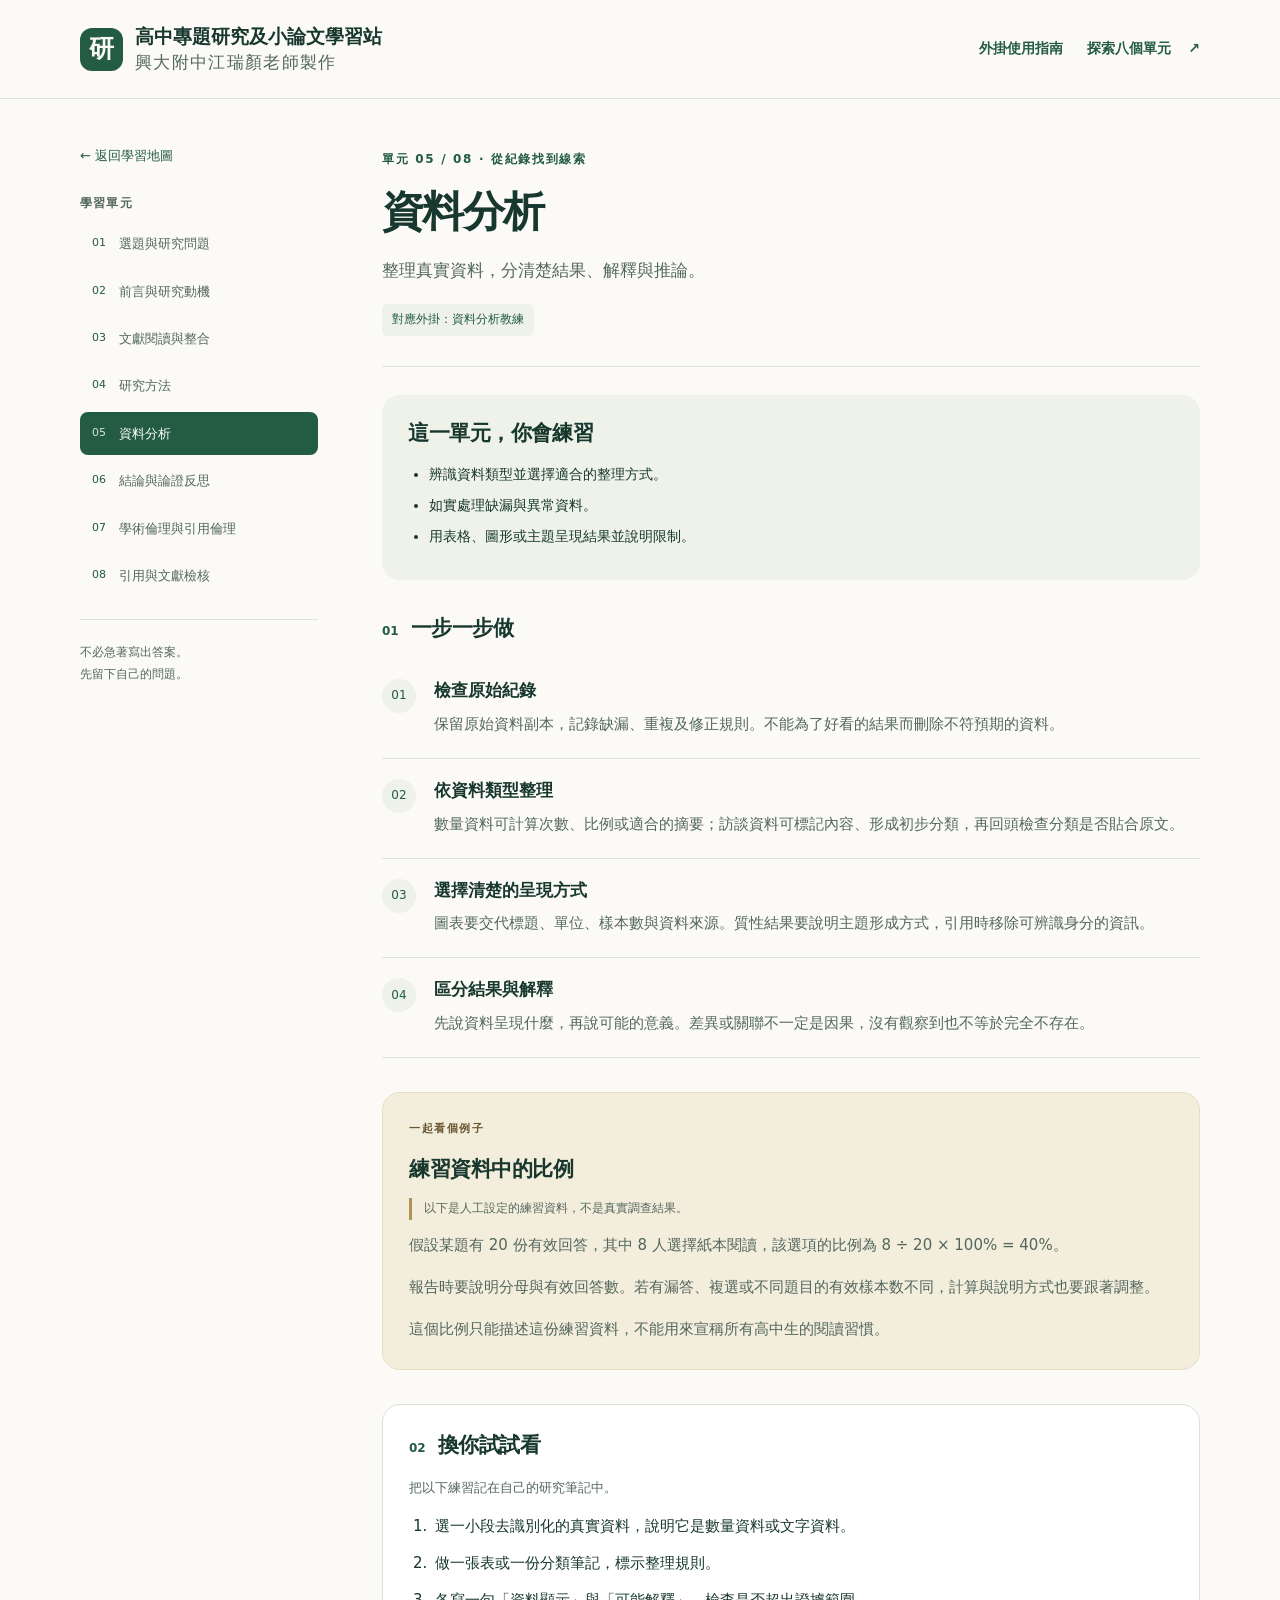
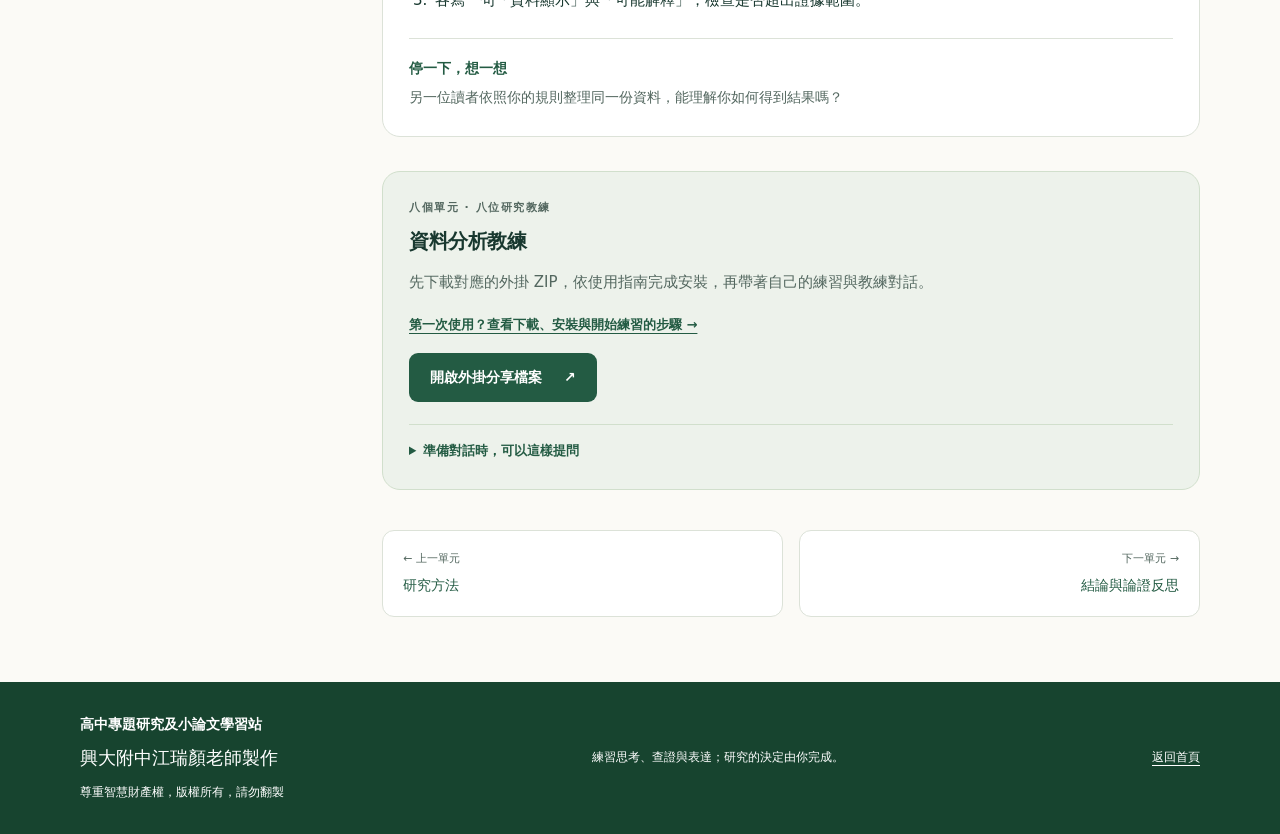
==== commit 30ebf316: "Update teacher credits and footer copyright notice" ====
--- a/analysis.html
+++ b/analysis.html
@@ -13,7 +13,7 @@
 <body>
   <a class="skip-link" href="#main">跳到主要內容</a>
   <header class="site-header"><div class="container header-inner">
-    <a class="brand" href="index.html"><span class="brand-mark" aria-hidden="true">研</span><span>高中專題研究及小論文學習站<small>從好奇開始，讓證據帶路</small></span></a>
+    <a class="brand" href="index.html"><span class="brand-mark" aria-hidden="true">研</span><span>高中專題研究及小論文學習站<small>興大附中江瑞顏老師製作</small></span></a>
     <nav class="header-actions" aria-label="主要導覽"><a class="header-link" href="guide.html">外掛使用指南</a><a class="header-link" href="index.html#learning-units">探索八個單元 <span aria-hidden="true">↗</span></a></nav>
   </div></header>
   <main id="main" class="container lesson-layout">
@@ -35,6 +35,6 @@
       <nav class="lesson-pagination" aria-label="上一單元與下一單元"><a href="methods.html"><small>← 上一單元</small><span>研究方法</span></a><a class="next-unit" href="conclusion.html"><small>下一單元 →</small><span>結論與論證反思</span></a></nav>
     </article>
   </main>
-<footer class="site-footer"><div class="container footer-inner"><div class="footer-brand"><p>高中專題研究及小論文學習站</p><small class="creator-credit">興大附中江瑞顏老師製作</small></div><p>練習思考、查證與表達；研究的決定由你完成。</p><a href="index.html">返回首頁</a></div></footer>
+<footer class="site-footer"><div class="container footer-inner"><div class="footer-brand"><p>高中專題研究及小論文學習站</p><small class="creator-credit">興大附中江瑞顏老師製作</small><small class="copyright-notice">尊重智慧財產權，版權所有，請勿翻製</small></div><p>練習思考、查證與表達；研究的決定由你完成。</p><a href="index.html">返回首頁</a></div></footer>
 </body>
 </html>
--- a/assets/styles.css
+++ b/assets/styles.css
@@ -25,7 +25,7 @@
 .header-inner { min-height: 98px; display: flex; align-items: center; justify-content: space-between; gap: 24px; }
 .brand { display: flex; align-items: center; gap: 12px; color: var(--ink); font-size: 19px; font-weight: 750; text-decoration: none; line-height: 1.5; }
 .brand-mark { display: grid; place-items: center; flex-shrink: 0; width: 43px; height: 43px; background: var(--green); color: var(--paper); font-family: serif; font-size: 25px; border-radius: 12px; }
-.brand small { display: block; font-size: 11px; letter-spacing: .08em; font-weight: 500; color: var(--muted); }
+.brand small { display: block; font-size: 16.5px; letter-spacing: .08em; font-weight: 500; color: var(--muted); }
 .header-link { font-size: 14px; font-weight: 650; text-decoration: none; }
 .header-link span { margin-left: 12px; }
 .header-actions { display: flex; align-items: center; gap: 24px; }
@@ -105,12 +105,13 @@
 .plugin-note { display: flex; align-items: flex-start; gap: 20px; padding: 20px 24px; background: #f4efdf; border: 1px solid #e5dcc4; border-radius: 12px; margin-bottom: 65px; font-size: 13px; }
 .plugin-note strong { flex-shrink: 0; }
 .plugin-note p { color: var(--muted); margin-bottom: 0; }
-.site-footer { background: var(--green-dark); color: #d3e1d2; }
+.site-footer { background: var(--green-dark); color: white; }
 .footer-inner { display: flex; align-items: center; justify-content: space-between; gap: 24px; padding-block: 30px; font-size: 12px; }
 .footer-inner p { margin: 0; }
 .footer-inner p:first-child { color: white; font-weight: 650; font-size: 14px; }
-.footer-inner a { color: #d3e1d2; }
-.creator-credit { display: block; margin-top: 5px; font-size: 12px; font-weight: 400; color: #d3e1d2; }
+.footer-inner a { color: inherit; }
+.creator-credit { display: block; margin-top: 5px; font-size: 18px; font-weight: 400; color: inherit; }
+.copyright-notice { display: block; margin-top: 8px; font-size: 12px; color: inherit; }
 .lesson-layout { display: grid; grid-template-columns: 238px minmax(0, 1fr); gap: 64px; padding-block: 42px 65px; }
 .lesson-sidebar { align-self: start; position: sticky; top: 24px; }
 .back-link { display: inline-block; font-size: 13px; text-decoration: none; margin-bottom: 28px; }
@@ -187,7 +188,7 @@
   .header-inner { min-height: 83px; gap: 12px; padding-block: 16px; flex-wrap: wrap; }
   .brand { font-size: 16px; gap: 9px; flex-basis: 100%; }
   .brand-mark { width: 37px; height: 37px; font-size: 23px; }
-  .brand small { font-size: 9px; letter-spacing: .01em; }
+  .brand small { font-size: 13.5px; letter-spacing: .01em; }
   .header-link { font-size: 11px; }
   .header-link span { margin-left: 3px; }
   .header-actions { flex-direction: row; align-items: center; gap: 22px; flex-shrink: 0; width: 100%; justify-content: flex-end; }
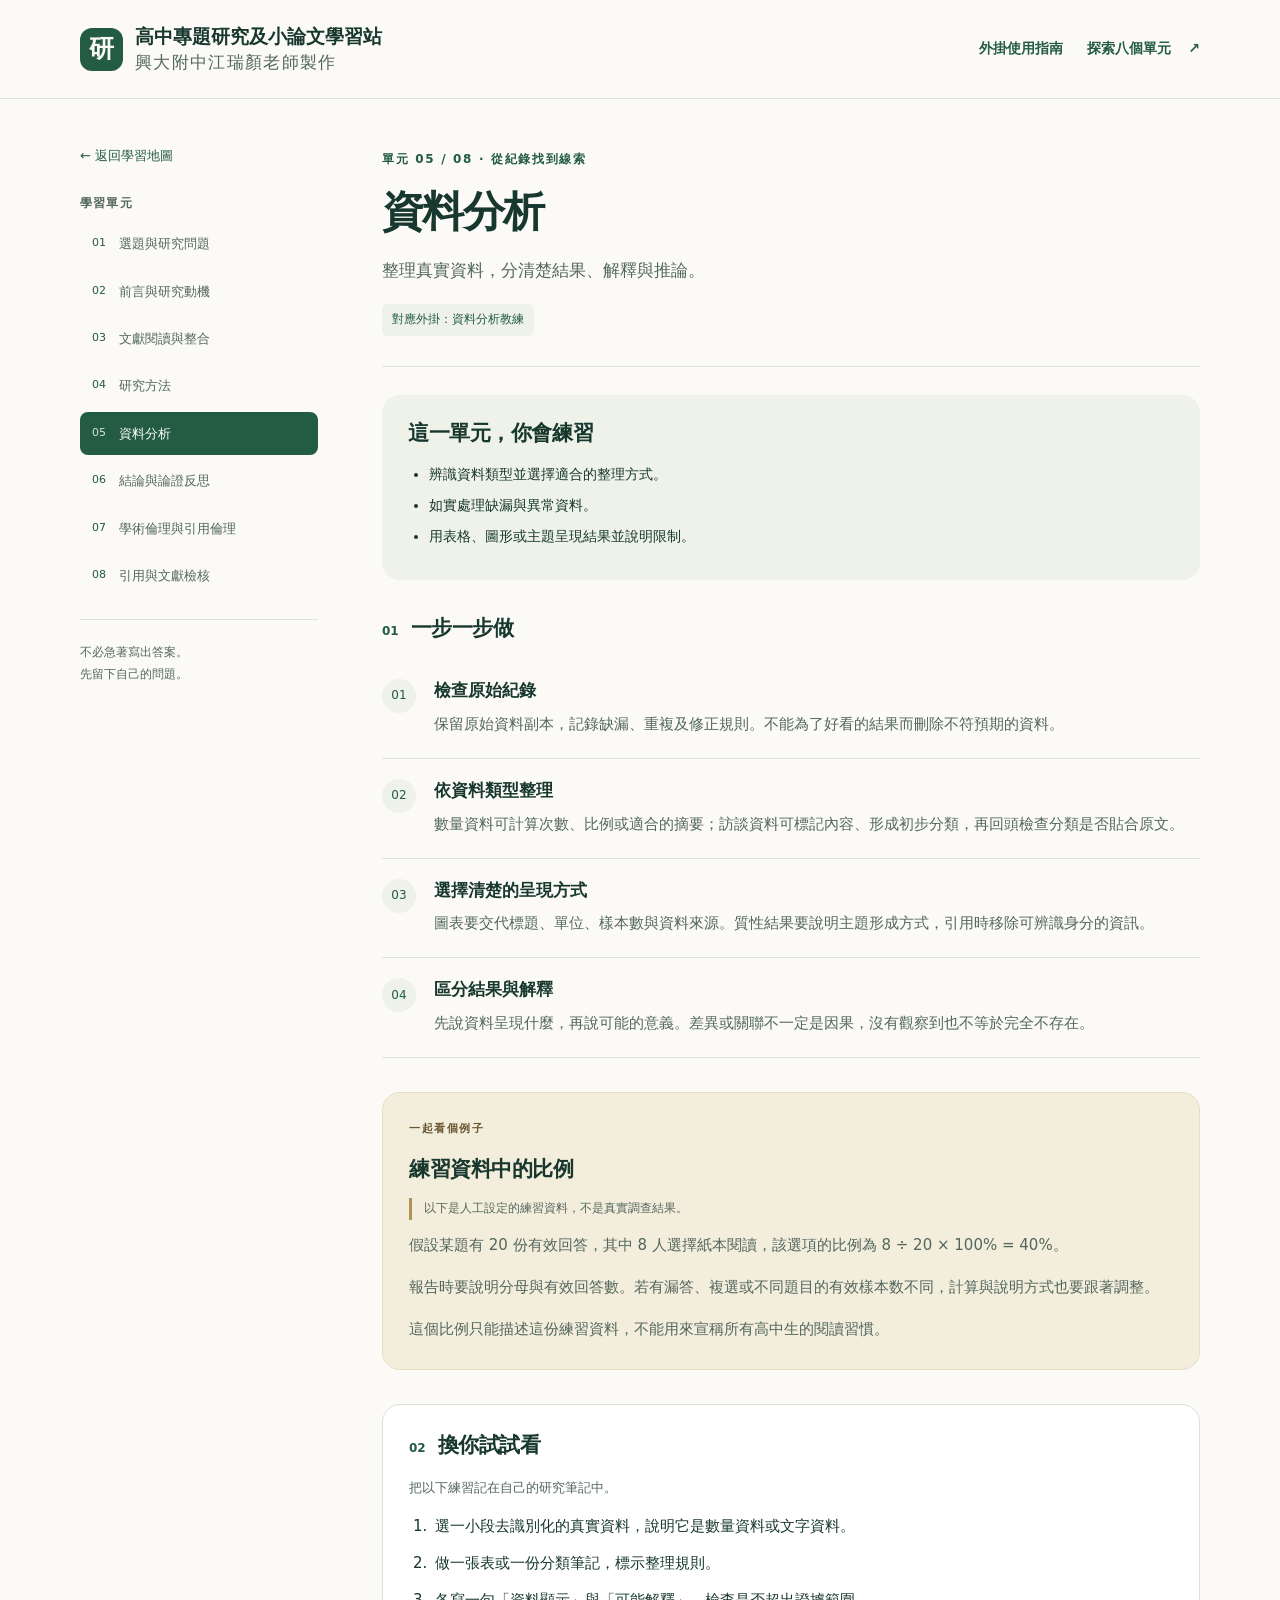
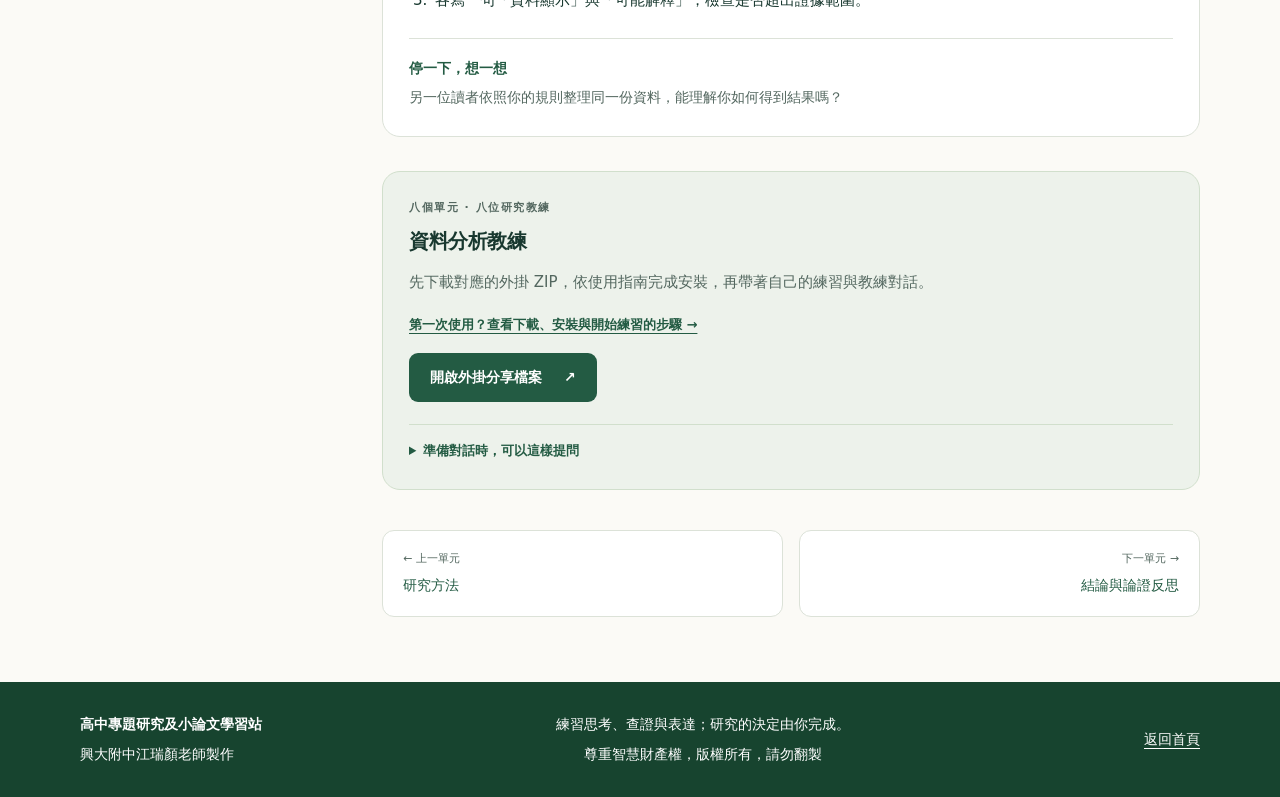
==== commit ec9828c1: "Align footer text sizes and move copyright to center column" ====
--- a/analysis.html
+++ b/analysis.html
@@ -35,6 +35,6 @@
       <nav class="lesson-pagination" aria-label="上一單元與下一單元"><a href="methods.html"><small>← 上一單元</small><span>研究方法</span></a><a class="next-unit" href="conclusion.html"><small>下一單元 →</small><span>結論與論證反思</span></a></nav>
     </article>
   </main>
-<footer class="site-footer"><div class="container footer-inner"><div class="footer-brand"><p>高中專題研究及小論文學習站</p><small class="creator-credit">興大附中江瑞顏老師製作</small><small class="copyright-notice">尊重智慧財產權，版權所有，請勿翻製</small></div><p>練習思考、查證與表達；研究的決定由你完成。</p><a href="index.html">返回首頁</a></div></footer>
+<footer class="site-footer"><div class="container footer-inner"><div class="footer-brand"><p>高中專題研究及小論文學習站</p><small class="creator-credit">興大附中江瑞顏老師製作</small></div><div class="footer-message"><p>練習思考、查證與表達；研究的決定由你完成。</p><p class="copyright-notice">尊重智慧財產權，版權所有，請勿翻製</p></div><a href="index.html">返回首頁</a></div></footer>
 </body>
 </html>
--- a/assets/styles.css
+++ b/assets/styles.css
@@ -106,12 +106,13 @@
 .plugin-note strong { flex-shrink: 0; }
 .plugin-note p { color: var(--muted); margin-bottom: 0; }
 .site-footer { background: var(--green-dark); color: white; }
-.footer-inner { display: flex; align-items: center; justify-content: space-between; gap: 24px; padding-block: 30px; font-size: 12px; }
+.footer-inner { display: grid; grid-template-columns: auto minmax(0, 1fr) auto; align-items: center; gap: 24px; padding-block: 30px; font-size: 14px; }
 .footer-inner p { margin: 0; }
-.footer-inner p:first-child { color: white; font-weight: 650; font-size: 14px; }
-.footer-inner a { color: inherit; }
-.creator-credit { display: block; margin-top: 5px; font-size: 18px; font-weight: 400; color: inherit; }
-.copyright-notice { display: block; margin-top: 8px; font-size: 12px; color: inherit; }
+.footer-brand > p { font-weight: 650; }
+.footer-inner a { color: inherit; justify-self: end; }
+.creator-credit { display: block; margin-top: 5px; font-size: inherit; font-weight: 400; color: inherit; }
+.footer-message { text-align: center; }
+.footer-message .copyright-notice { margin-top: 5px; font-size: inherit; color: inherit; }
 .lesson-layout { display: grid; grid-template-columns: 238px minmax(0, 1fr); gap: 64px; padding-block: 42px 65px; }
 .lesson-sidebar { align-self: start; position: sticky; top: 24px; }
 .back-link { display: inline-block; font-size: 13px; text-decoration: none; margin-bottom: 28px; }
@@ -217,7 +218,9 @@
   .card-bottom > span:first-child { font-size: 12px; }
   .learning-guide { grid-template-columns: 1fr; gap: 22px; padding-block: 42px 20px; }
   .plugin-note { flex-direction: column; gap: 4px; padding: 16px 18px; margin-bottom: 38px; }
-  .footer-inner { flex-direction: column; align-items: flex-start; gap: 10px; padding-block: 24px; }
+  .footer-inner { grid-template-columns: 1fr; justify-items: start; gap: 16px; padding-block: 24px; }
+  .footer-message { text-align: left; }
+  .footer-inner a { justify-self: start; }
   .lesson-layout { display: flex; flex-direction: column; gap: 25px; padding-block: 25px 40px; }
   .lesson-sidebar { position: static; width: 100%; }
   .lesson-sidebar .back-link { margin-bottom: 18px; }
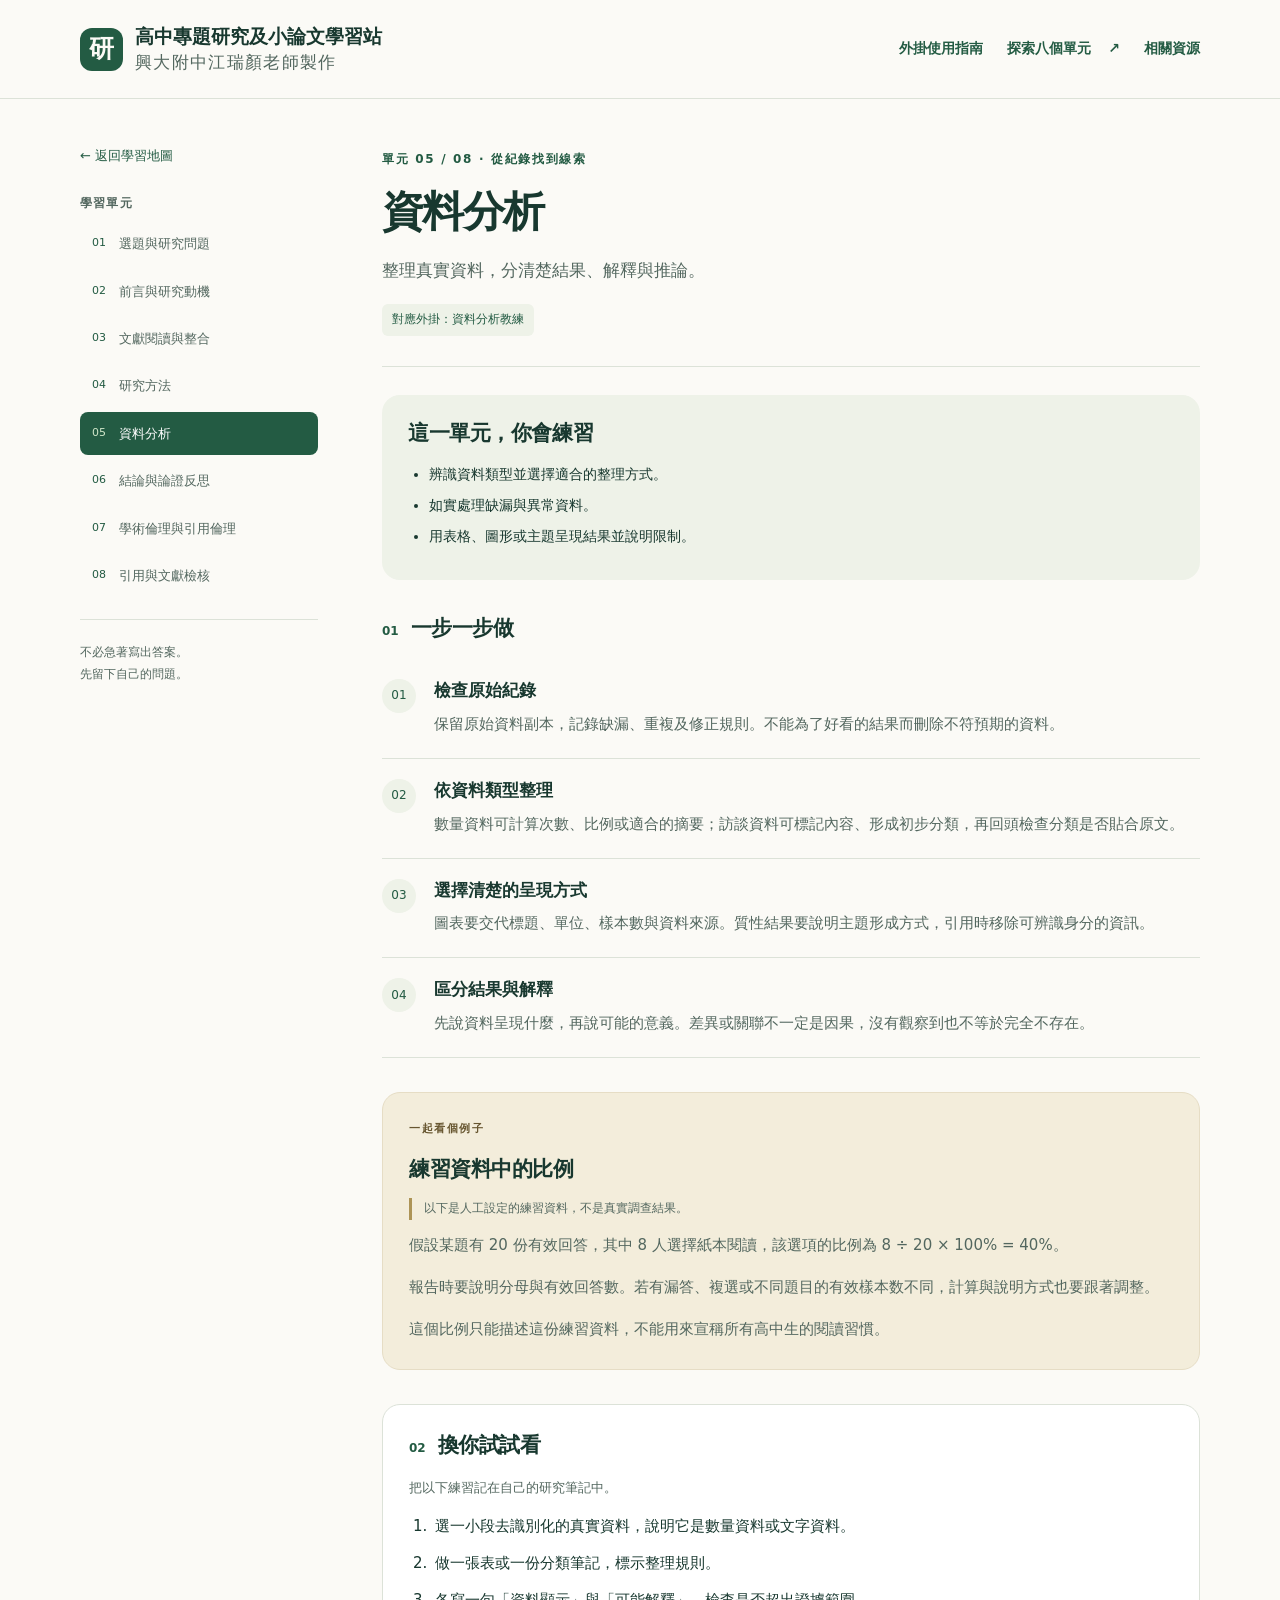
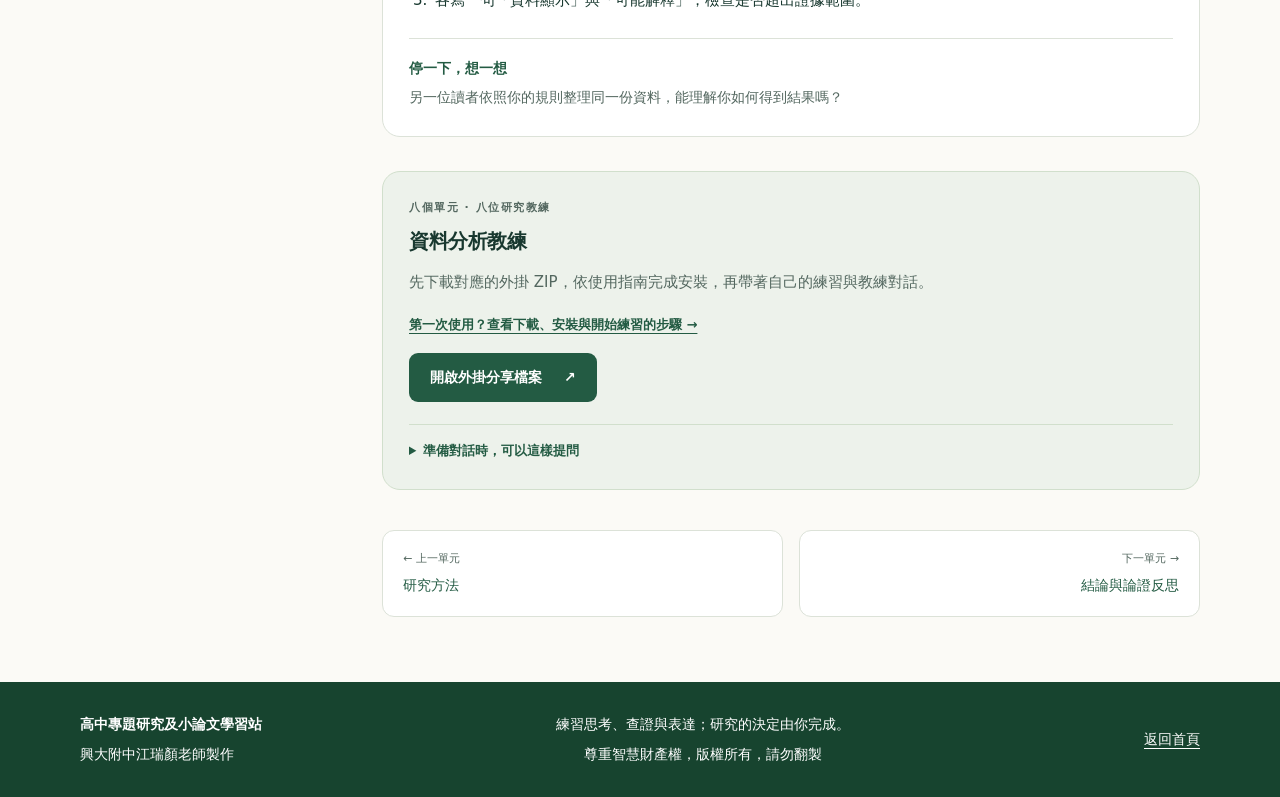
==== commit 92173425: "Add related research resources section and navigation" ====
--- a/analysis.html
+++ b/analysis.html
@@ -14,7 +14,7 @@
   <a class="skip-link" href="#main">跳到主要內容</a>
   <header class="site-header"><div class="container header-inner">
     <a class="brand" href="index.html"><span class="brand-mark" aria-hidden="true">研</span><span>高中專題研究及小論文學習站<small>興大附中江瑞顏老師製作</small></span></a>
-    <nav class="header-actions" aria-label="主要導覽"><a class="header-link" href="guide.html">外掛使用指南</a><a class="header-link" href="index.html#learning-units">探索八個單元 <span aria-hidden="true">↗</span></a></nav>
+    <nav class="header-actions" aria-label="主要導覽"><a class="header-link" href="guide.html">外掛使用指南</a><a class="header-link" href="index.html#learning-units">探索八個單元 <span aria-hidden="true">↗</span></a><a class="header-link" href="index.html#resources">相關資源</a></nav>
   </div></header>
   <main id="main" class="container lesson-layout">
     <aside class="lesson-sidebar"><a class="back-link" href="index.html#learning-units">← 返回學習地圖</a><nav aria-label="八個學習單元"><h2>學習單元</h2><ol><li><a href="topic.html"><span>01</span>選題與研究問題</a></li>
--- a/assets/styles.css
+++ b/assets/styles.css
@@ -77,23 +77,29 @@
 .note-path strong { font-size: 15px; }
 .note-path small { display: block; color: var(--muted); font-size: 12px; }
 .note-footer { color: var(--muted); font-size: 11px; margin: 18px 0 0; }
-.units-section { background: var(--soft); border-block: 1px solid var(--line); padding-block: 58px 64px; }
+.units-section { background: var(--paper); border-block: 1px solid var(--line); padding-block: 58px 64px; }
 .section-heading { display: flex; align-items: flex-end; justify-content: space-between; gap: 24px; margin-bottom: 30px; }
 .section-heading h2, .learning-guide h2 { font-size: 29px; letter-spacing: -.025em; margin-bottom: 0; }
 .section-heading .eyebrow { margin-bottom: 9px; }
 .section-heading > p { font-size: 14px; color: var(--muted); margin-bottom: 0; }
-.unit-grid { list-style: none; padding: 0; margin: 0; display: grid; grid-template-columns: repeat(4, minmax(0, 1fr)); gap: 17px; }
-.unit-grid > li { min-width: 0; }
-.unit-card { display: flex; flex-direction: column; height: 100%; padding: 22px 20px 17px; border: 1px solid #d8dfd1; border-radius: var(--radius); background: var(--paper); color: var(--ink); text-decoration: none; transition: transform .18s, border-color .18s, box-shadow .18s; }
-.unit-card:hover { transform: translateY(-4px); border-color: #88a17d; box-shadow: 0 7px 15px #233e2310; }
-.card-top { display: flex; align-items: center; justify-content: space-between; gap: 8px; margin-bottom: 27px; }
-.unit-number { color: var(--green); font-size: 27px; line-height: 1; font-weight: 500; font-variant-numeric: tabular-nums; }
-.unit-tag { color: var(--muted); font-size: 10px; text-align: right; }
-.unit-card h3 { font-size: 19px; letter-spacing: -.025em; margin-bottom: 11px; }
-.unit-card > p { color: var(--muted); font-size: 13px; margin-bottom: 25px; }
-.card-bottom { display: flex; justify-content: space-between; align-items: center; gap: 10px; margin-top: auto; padding-top: 15px; border-top: 1px solid var(--line); }
-.card-bottom > span:first-child { font-size: 12px; color: var(--muted); }
-.card-arrow { width: 25px; height: 25px; flex-shrink: 0; display: grid; place-items: center; background: var(--soft); border-radius: 50%; font-size: 16px; }
+.unit-grid { list-style: none; padding: 0; margin: 0; display: grid; grid-template-columns: repeat(2, minmax(0, 1fr)); gap: 18px; }
+.unit-grid > li { min-width: 0; --unit-accent: #dd462e; }
+.unit-grid > li:nth-child(2) { --unit-accent: #b67710; }
+.unit-grid > li:nth-child(3) { --unit-accent: #70892e; }
+.unit-grid > li:nth-child(4) { --unit-accent: #22886e; }
+.unit-grid > li:nth-child(5) { --unit-accent: #287f96; }
+.unit-grid > li:nth-child(6) { --unit-accent: #476bb4; }
+.unit-grid > li:nth-child(7) { --unit-accent: #8758ad; }
+.unit-grid > li:nth-child(8) { --unit-accent: #b23d71; }
+.unit-card { display: grid; grid-template-columns: 60px minmax(0, 1fr) 42px; align-items: center; column-gap: 22px; height: 100%; min-height: 150px; padding: 27px 28px; border-top: 5px solid var(--unit-accent); background: #f2efe8; color: var(--ink); text-decoration: none; transition: background .18s, box-shadow .18s; }
+.unit-card:hover { background: #eae6dc; box-shadow: 0 4px 12px #233e2310; }
+.unit-number { color: var(--unit-accent); font-size: 36px; line-height: 1; font-weight: 650; font-variant-numeric: tabular-nums; }
+.unit-card-copy { min-width: 0; }
+.unit-coach-label { display: block; color: var(--muted); font-size: 11px; letter-spacing: .13em; line-height: 1.5; margin-bottom: 5px; }
+.unit-card h3 { font-size: 22px; letter-spacing: -.025em; margin-bottom: 5px; }
+.unit-card-copy p { color: var(--muted); font-size: 14px; line-height: 1.6; margin-bottom: 0; }
+.card-plus { display: grid; place-items: center; width: 42px; height: 42px; border: 1px solid #cecac2; font-size: 29px; font-weight: 300; line-height: 1; }
+.unit-card:hover .card-plus { border-color: var(--unit-accent); color: var(--unit-accent); }
 .learning-guide { display: grid; grid-template-columns: 1fr 1fr; gap: 90px; padding-block: 68px 45px; }
 .learning-guide h2 { margin-bottom: 16px; }
 .learning-guide > div > p:last-child { color: var(--muted); font-size: 14px; }
@@ -105,6 +111,20 @@
 .plugin-note { display: flex; align-items: flex-start; gap: 20px; padding: 20px 24px; background: #f4efdf; border: 1px solid #e5dcc4; border-radius: 12px; margin-bottom: 65px; font-size: 13px; }
 .plugin-note strong { flex-shrink: 0; }
 .plugin-note p { color: var(--muted); margin-bottom: 0; }
+.resources-section { background: #184e40; color: white; padding-block: 58px 64px; }
+.resources-heading { display: grid; grid-template-columns: 1fr 1fr; align-items: center; gap: 60px; margin-bottom: 48px; }
+.resources-eyebrow { display: flex; align-items: center; gap: 12px; font-size: 12px; font-weight: 650; letter-spacing: .12em; margin-bottom: 22px; }
+.resources-eyebrow::before { content: ""; width: 28px; height: 2px; background: #ff7053; }
+.resources-heading h2 { font-size: clamp(36px, 4.5vw, 56px); line-height: 1.3; margin: 0; letter-spacing: -.03em; }
+.resources-heading > p { color: #c8ded4; font-size: 16px; margin-bottom: 0; }
+.resource-grid { display: grid; grid-template-columns: repeat(5, minmax(0, 1fr)); padding: 0; margin: 0; list-style: none; border: 1px solid #527b6e; background: #527b6e; gap: 1px; }
+.resource-grid li { min-width: 0; }
+.resource-card { display: flex; flex-direction: column; height: 100%; min-height: 215px; padding: 25px 22px; background: #184e40; color: white; text-decoration: none; transition: background .18s; }
+.resource-card:hover { background: #22604e; }
+.resource-number { color: #ff9279; font-size: 14px; font-weight: 650; font-variant-numeric: tabular-nums; margin-bottom: 26px; }
+.resource-card h3 { font-size: 20px; line-height: 1.5; margin-bottom: 25px; }
+.resource-action { color: #c8ded4; margin-top: auto; font-size: 12px; letter-spacing: .05em; }
+.resource-action > span { margin-left: 6px; }
 .site-footer { background: var(--green-dark); color: white; }
 .footer-inner { display: grid; grid-template-columns: auto minmax(0, 1fr) auto; align-items: center; gap: 24px; padding-block: 30px; font-size: 14px; }
 .footer-inner p { margin: 0; }
@@ -178,11 +198,13 @@
 @media (max-width: 1000px) {
   .hero { gap: 45px; }
   .research-note { padding: 24px; }
-  .unit-grid { grid-template-columns: repeat(2, minmax(0, 1fr)); }
-  .unit-card h3 { font-size: 21px; }
-  .card-top { margin-bottom: 23px; }
-  .unit-tag { font-size: 12px; }
+  .unit-card { grid-template-columns: 44px minmax(0, 1fr) 36px; column-gap: 16px; padding-inline: 22px; }
+  .unit-card h3 { font-size: 20px; }
+  .card-plus { width: 36px; height: 36px; }
   .lesson-layout { grid-template-columns: 210px minmax(0, 1fr); gap: 32px; }
+  .resource-grid { grid-template-columns: repeat(6, minmax(0, 1fr)); }
+  .resource-grid li { grid-column: span 2; }
+  .resource-grid li:nth-child(n+4) { grid-column: span 3; }
 }
 @media (max-width: 720px) {
   .container { width: calc(100% - 36px); }
@@ -208,16 +230,25 @@
   .section-heading h2, .learning-guide h2 { font-size: 25px; }
   .section-heading > p br { display: none; }
   .units-section { padding-block: 38px; }
-  .unit-grid { gap: 12px; }
-  .unit-card { padding: 18px 15px 15px; border-radius: 14px; }
-  .card-top { flex-direction: column; align-items: flex-start; gap: 9px; margin-bottom: 19px; }
-  .unit-tag { font-size: 10px; text-align: left; }
-  .unit-card h3 { font-size: 17px; }
-  .unit-card > p { font-size: 12px; }
-  .card-bottom { align-items: flex-end; }
-  .card-bottom > span:first-child { font-size: 12px; }
+  .unit-grid { grid-template-columns: 1fr; gap: 14px; }
+  .unit-card { grid-template-columns: 42px minmax(0, 1fr) 34px; column-gap: 14px; min-height: 135px; padding: 21px 18px; }
+  .unit-number { font-size: 30px; }
+  .unit-card h3 { font-size: 19px; }
+  .unit-coach-label { font-size: 10px; }
+  .unit-card-copy p { font-size: 13px; }
+  .card-plus { width: 34px; height: 34px; font-size: 25px; }
   .learning-guide { grid-template-columns: 1fr; gap: 22px; padding-block: 42px 20px; }
   .plugin-note { flex-direction: column; gap: 4px; padding: 16px 18px; margin-bottom: 38px; }
+  .resources-section { padding-block: 38px; }
+  .resources-heading { grid-template-columns: 1fr; gap: 20px; margin-bottom: 28px; }
+  .resources-eyebrow { font-size: 10px; margin-bottom: 16px; }
+  .resources-heading > p { font-size: 14px; }
+  .resource-grid { grid-template-columns: repeat(2, minmax(0, 1fr)); }
+  .resource-grid li, .resource-grid li:nth-child(n+4) { grid-column: auto; }
+  .resource-grid li:last-child { grid-column: 1 / -1; }
+  .resource-card { padding: 20px 16px; min-height: 190px; }
+  .resource-card h3 { font-size: 18px; }
+  .resource-number { margin-bottom: 20px; }
   .footer-inner { grid-template-columns: 1fr; justify-items: start; gap: 16px; padding-block: 24px; }
   .footer-message { text-align: left; }
   .footer-inner a { justify-self: start; }
@@ -244,9 +275,11 @@
 @media (max-width: 370px) {
   .header-link { max-width: 80px; text-align: right; }
   .hero h1 { font-size: 33px; }
-  .unit-grid { grid-template-columns: 1fr; }
-  .card-top { flex-direction: row; align-items: center; }
-  .unit-card h3 { font-size: 20px; }
+  .unit-card { grid-template-columns: 36px minmax(0, 1fr) 30px; column-gap: 10px; padding-inline: 14px; }
+  .unit-card h3 { font-size: 18px; }
+  .card-plus { width: 30px; height: 30px; }
+  .resource-grid { grid-template-columns: 1fr; }
+  .resource-card { min-height: 170px; }
 }
 @media (prefers-reduced-motion: reduce) {
   html { scroll-behavior: auto; }
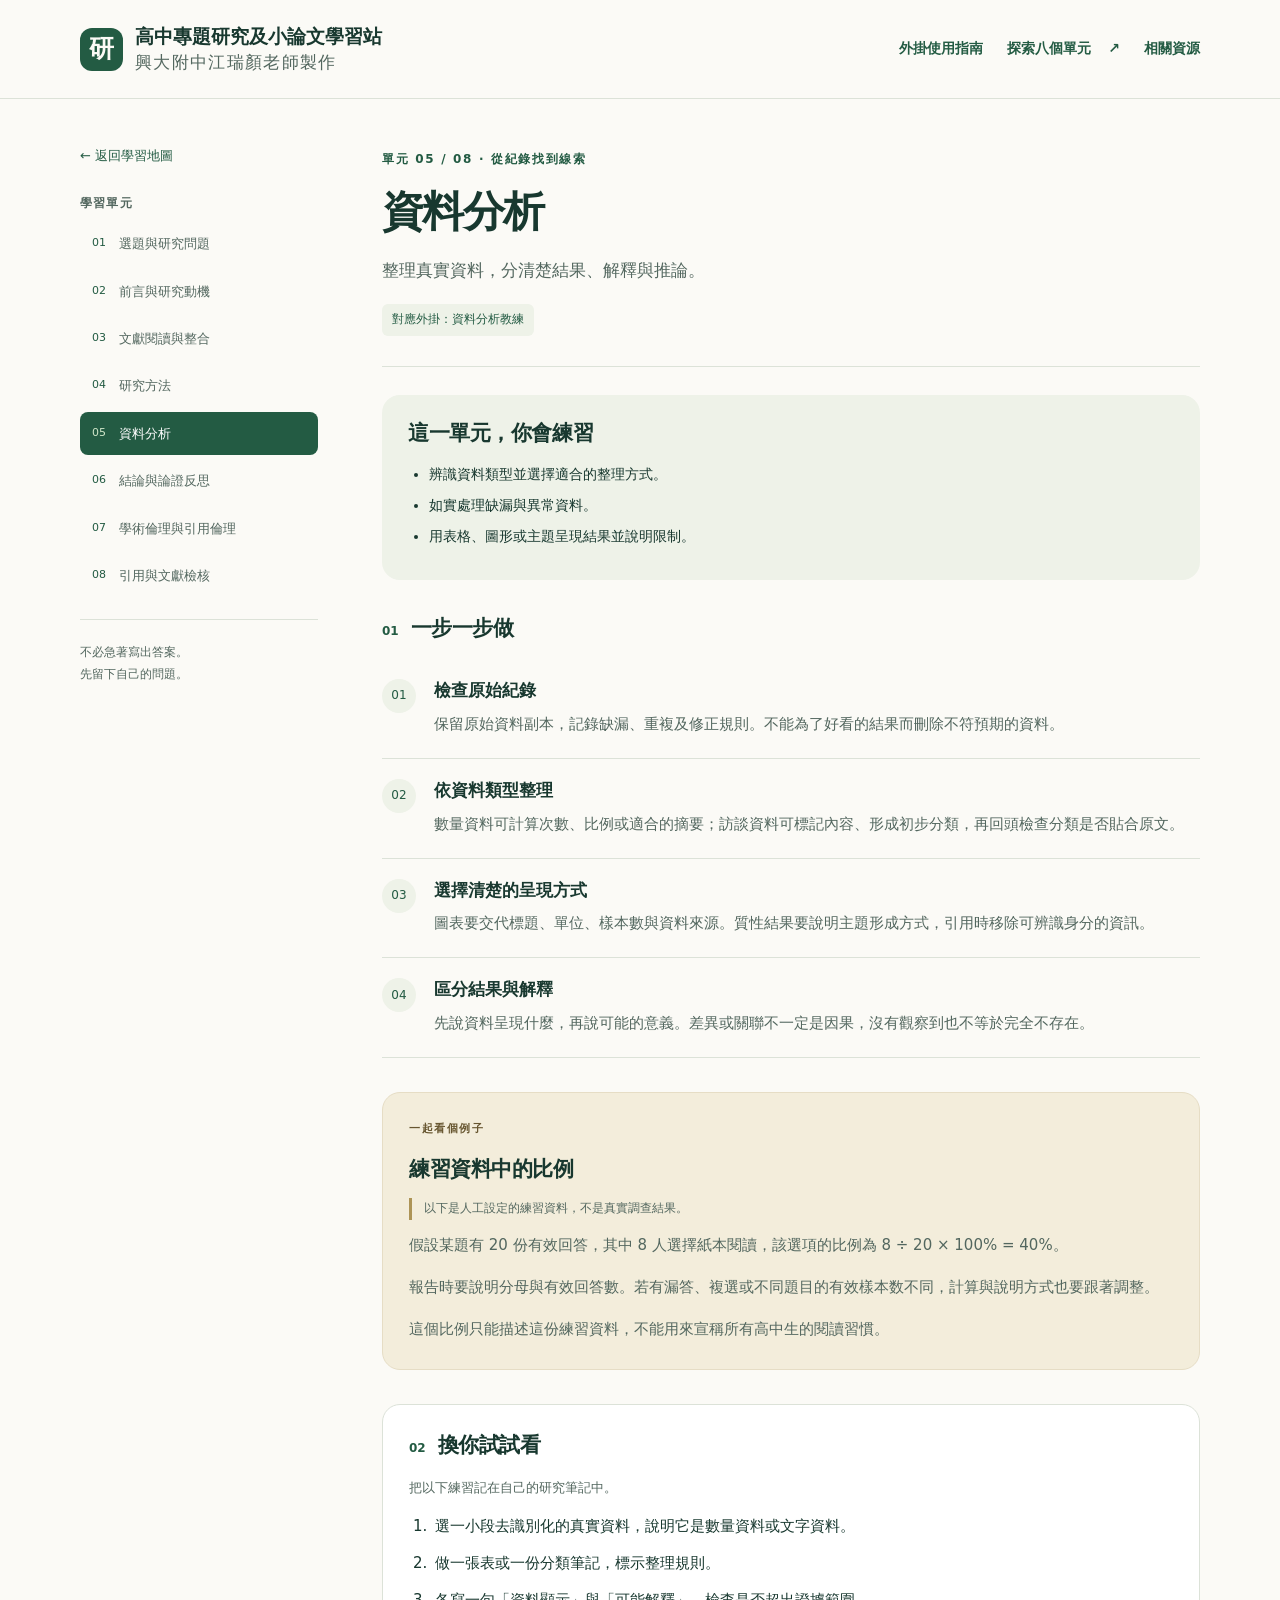
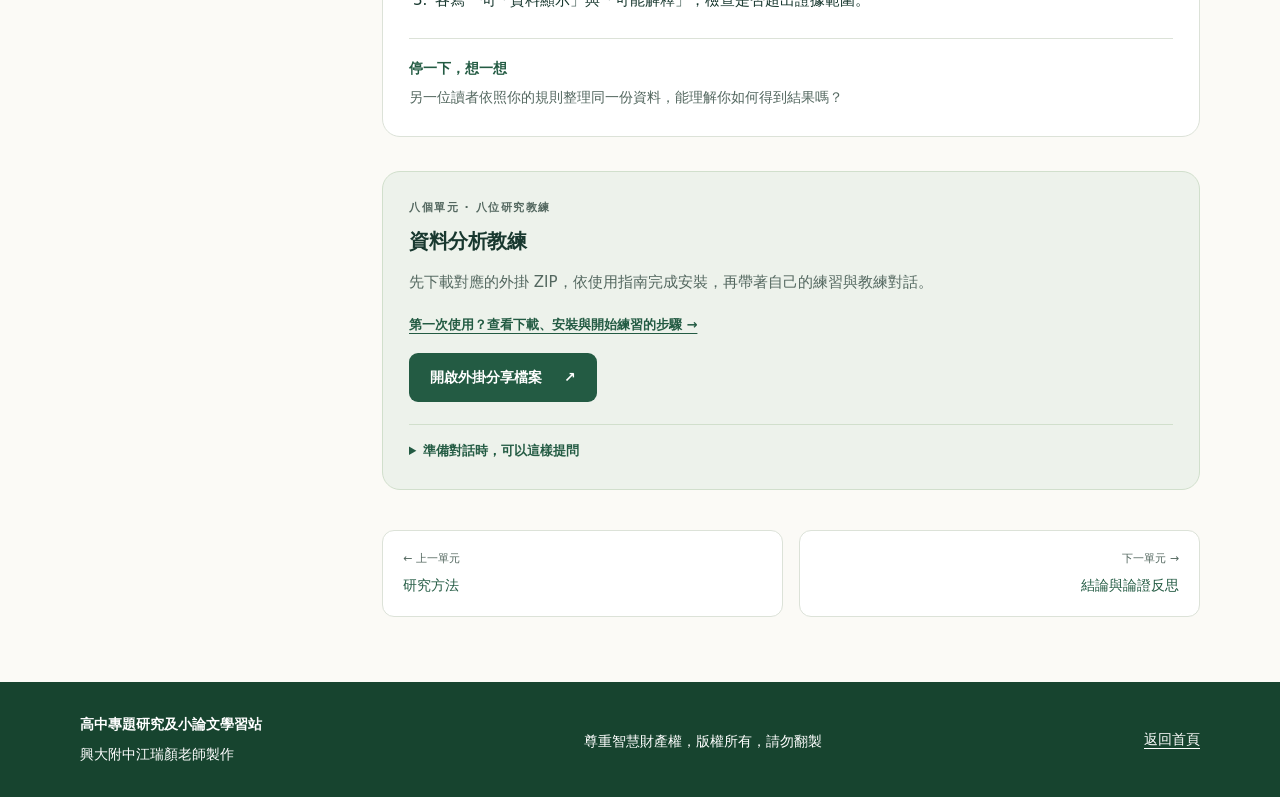
==== commit 05fce361: "Redesign homepage as open research notebook and relocate motto" ====
--- a/analysis.html
+++ b/analysis.html
@@ -35,6 +35,6 @@
       <nav class="lesson-pagination" aria-label="上一單元與下一單元"><a href="methods.html"><small>← 上一單元</small><span>研究方法</span></a><a class="next-unit" href="conclusion.html"><small>下一單元 →</small><span>結論與論證反思</span></a></nav>
     </article>
   </main>
-<footer class="site-footer"><div class="container footer-inner"><div class="footer-brand"><p>高中專題研究及小論文學習站</p><small class="creator-credit">興大附中江瑞顏老師製作</small></div><div class="footer-message"><p>練習思考、查證與表達；研究的決定由你完成。</p><p class="copyright-notice">尊重智慧財產權，版權所有，請勿翻製</p></div><a href="index.html">返回首頁</a></div></footer>
+<footer class="site-footer"><div class="container footer-inner"><div class="footer-brand"><p>高中專題研究及小論文學習站</p><small class="creator-credit">興大附中江瑞顏老師製作</small></div><div class="footer-message"><p class="copyright-notice">尊重智慧財產權，版權所有，請勿翻製</p></div><a href="index.html">返回首頁</a></div></footer>
 </body>
 </html>
--- a/assets/styles.css
+++ b/assets/styles.css
@@ -57,26 +57,41 @@
 button:focus-visible, input:focus-visible { outline: 3px solid #a46f13; outline-offset: 3px; }
 .copy-feedback { display: block; margin-top: 6px; font-size: 12px; color: var(--muted); }
 [data-plugin-url] { margin-top: 8px; width: 100%; min-width: 130px; border: 1px solid var(--line); padding: 7px; font-size: 12px; background: var(--paper); }
-.hero { padding-block: 76px 86px; display: grid; grid-template-columns: 1.2fr 1fr; gap: 72px; align-items: center; }
+/* Homepage: a study desk with an open research notebook. */
+.homepage { --paper: #f7f8fc; }
+.hero { padding-block: 58px 70px; display: grid; gap: 42px; color: #243456; }
 .eyebrow { color: var(--green); font-size: 12px; font-weight: 750; letter-spacing: .14em; margin-bottom: 16px; }
-.hero h1 { font-size: clamp(38px, 4.8vw, 60px); line-height: 1.3; letter-spacing: -.04em; margin-bottom: 24px; }
-.hero h1 span { position: relative; white-space: nowrap; }
-.hero h1 span::after { content: ""; position: absolute; bottom: 3px; left: 0; right: 0; height: 12px; background: var(--gold); z-index: -1; border-radius: 3px; }
-.hero-description { max-width: 500px; color: var(--muted); font-size: 16px; margin-bottom: 28px; }
+.hero-copy { display: grid; grid-template-columns: 1.2fr 1fr; column-gap: 62px; align-items: center; }
+.hero-eyebrow { grid-column: 1 / -1; color: #6052a1; font-size: 11px; letter-spacing: .17em; margin-bottom: 20px; }
+.hero h1 { font-size: clamp(36px, 3.7vw, 49px); line-height: 1.12; letter-spacing: -.035em; font-weight: 800; margin-bottom: 0; }
+.hero-school { display: block; font-size: .65em; line-height: 1.4; margin-bottom: 15px; }
+.hero-english, .hero-system { color: #6052a1; font-family: Arial, system-ui, sans-serif; }
+.hero-system { display: block; }
+.hero-description { color: #52617b; font-size: 16px; margin-bottom: 24px; }
 .button { display: inline-flex; align-items: center; justify-content: center; gap: 22px; padding: 12px 21px; border-radius: 9px; font-size: 14px; font-weight: 650; text-decoration: none; }
 .primary { background: var(--green); color: white; }
 .primary:hover { background: var(--green-dark); }
-.hero-caption { margin-top: 17px; margin-bottom: 0; font-size: 12px; color: var(--muted); }
-.research-note { position: relative; background: #f2eddd; border: 1px solid #e1dbc8; border-radius: 8px 8px 36px 8px; padding: 27px 32px; box-shadow: 12px 12px 0 #e8ede3; transform: rotate(1deg); }
-.note-top { display: flex; align-items: center; justify-content: space-between; padding-bottom: 18px; margin-bottom: 22px; border-bottom: 1px solid #d9d3bf; font-size: 12px; letter-spacing: .1em; color: var(--muted); }
-.note-top > span:last-child { font-size: 26px; line-height: 1; color: var(--green); }
-.note-question { font-size: 23px; font-weight: 700; letter-spacing: -.025em; line-height: 1.6; margin-bottom: 25px; }
-.note-path { list-style: none; padding: 0; margin: 0; }
-.note-path li { display: flex; align-items: center; gap: 24px; padding: 13px 0; border-top: 1px solid #d9d3bf; }
-.note-path li > span { font-size: 12px; color: var(--muted); font-variant-numeric: tabular-nums; }
-.note-path strong { font-size: 15px; }
-.note-path small { display: block; color: var(--muted); font-size: 12px; }
-.note-footer { color: var(--muted); font-size: 11px; margin: 18px 0 0; }
+.hero .primary { background: #364a76; border-radius: 24px; padding: 12px 20px; font-size: 15px; }
+.hero .primary:hover { background: #243456; }
+.hero-actions { align-items: center; gap: 20px; }
+.hero-guide-link { color: #364a76; font-size: 14px; font-weight: 650; text-decoration: none; border-bottom: 1px solid currentColor; padding-block: 6px; }
+.hero-guide-link span { margin-left: 7px; }
+.hero-caption { margin-top: 18px; margin-bottom: 0; font-size: 13px; color: #52617b; }
+.hero-book-scene { position: relative; padding: 27px 28px 28px; background: #e9e6f5; border-radius: 24px; }
+.hero-book { position: relative; display: grid; grid-template-columns: 1fr 1fr; background: #fffdf5; border: 1px solid #d7d3c9; border-radius: 8px; box-shadow: 0 5px 0 #dedacb, 0 9px 0 #364a76, 0 16px 22px #24345618; }
+.hero-book::before { content: ""; position: absolute; inset: 0 auto 0 50%; width: 16px; transform: translateX(-50%); background: linear-gradient(90deg, transparent, #d7d3c966, transparent); }
+.book-left, .book-right { padding: 38px 42px 32px; min-width: 0; }
+.book-right { display: flex; flex-direction: column; justify-content: center; background: repeating-linear-gradient(transparent 0 35px, #364a7609 35px 36px); }
+.book-tab { position: relative; display: inline-block; margin: -4px 0 18px 8px; padding: 5px 16px; background: #f3dc89; color: #433b22; border-radius: 5px; font-size: 12px; font-weight: 650; }
+.book-kicker { color: #6052a1; font-size: 19px; font-weight: 650; margin-bottom: 12px; }
+.book-title { font-family: Arial, system-ui, sans-serif; color: #243456; font-size: clamp(38px, 4vw, 52px); font-weight: 750; line-height: 1.06; letter-spacing: -.04em; margin-bottom: 0; }
+.book-title span { display: block; }
+.book-title span:last-child { color: #6052a1; }
+.book-path { display: grid; grid-template-columns: repeat(3, 1fr); gap: 10px; list-style: none; padding: 0; margin: 0 0 23px; counter-reset: thinking; }
+.book-path li { counter-increment: thinking; padding: 10px 12px; border: 1px solid #d9d5ea; border-radius: 8px; background: #f0edf8; font-size: 15px; font-weight: 650; }
+.book-path li::before { content: "0" counter(thinking); display: block; font: 11px Arial, sans-serif; color: #7363a8; margin-bottom: 6px; }
+.book-description { color: #52617b; font-size: 15px; margin-bottom: 20px; }
+.book-edition { display: flex; justify-content: space-between; gap: 8px; font-size: 10px; letter-spacing: .12em; color: #6052a1; }
 .units-section { background: var(--paper); border-block: 1px solid var(--line); padding-block: 58px 64px; }
 .section-heading { display: flex; align-items: flex-end; justify-content: space-between; gap: 24px; margin-bottom: 30px; }
 .section-heading h2, .learning-guide h2 { font-size: 29px; letter-spacing: -.025em; margin-bottom: 0; }
@@ -196,8 +211,11 @@
 .lesson-pagination span { display: block; font-size: 14px; margin-top: 4px; }
 .next-unit { text-align: right; }
 @media (max-width: 1000px) {
-  .hero { gap: 45px; }
-  .research-note { padding: 24px; }
+  .hero-copy { column-gap: 30px; }
+  .hero h1 { font-size: 42px; }
+  .book-left, .book-right { padding-inline: 25px; }
+  .book-title { font-size: 44px; }
+  .book-kicker { font-size: 18px; }
   .unit-card { grid-template-columns: 44px minmax(0, 1fr) 36px; column-gap: 16px; padding-inline: 22px; }
   .unit-card h3 { font-size: 20px; }
   .card-plus { width: 36px; height: 36px; }
@@ -220,12 +238,23 @@
   .installation-route { padding: 17px; }
   .guide-toc { display: grid; grid-template-columns: 1fr 1fr; gap: 7px; }
   .guide-toc a { font-size: 12px; padding: 9px; }
-  .hero { grid-template-columns: 1fr; gap: 40px; padding-block: 45px 50px; }
-  .hero h1 { font-size: clamp(35px, 8vw, 48px); }
+  .hero { gap: 30px; padding-block: 34px 45px; }
+  .hero-copy { grid-template-columns: 1fr; gap: 22px; }
+  .hero h1 { font-size: clamp(33px, 8vw, 48px); }
   .hero-description { font-size: 15px; }
-  .hero-caption { font-size: 11px; }
-  .research-note { transform: none; margin-right: 9px; padding: 24px; }
-  .note-question { font-size: 22px; }
+  .hero-caption { font-size: 13px; }
+  .hero-eyebrow { font-size: 10px; margin-bottom: 0; }
+  .hero .primary { font-size: 14px; padding: 13px 17px; }
+  .hero-actions { gap: 16px; }
+  .hero-guide-link { font-size: 13px; }
+  .hero-book-scene { width: 100%; padding: 18px 14px 23px; border-radius: 16px; }
+  .hero-book { grid-template-columns: 1fr; }
+  .hero-book::before { display: none; }
+  .book-left, .book-right { padding: 25px; }
+  .book-right { border-top: 1px solid #d7d3c9; }
+  .book-title { font-size: 40px; margin-bottom: 0; }
+  .book-kicker { font-size: 19px; }
+  .book-path li { font-size: 13px; padding: 9px; }
   .section-heading { flex-direction: column; align-items: flex-start; gap: 16px; }
   .section-heading h2, .learning-guide h2 { font-size: 25px; }
   .section-heading > p br { display: none; }
